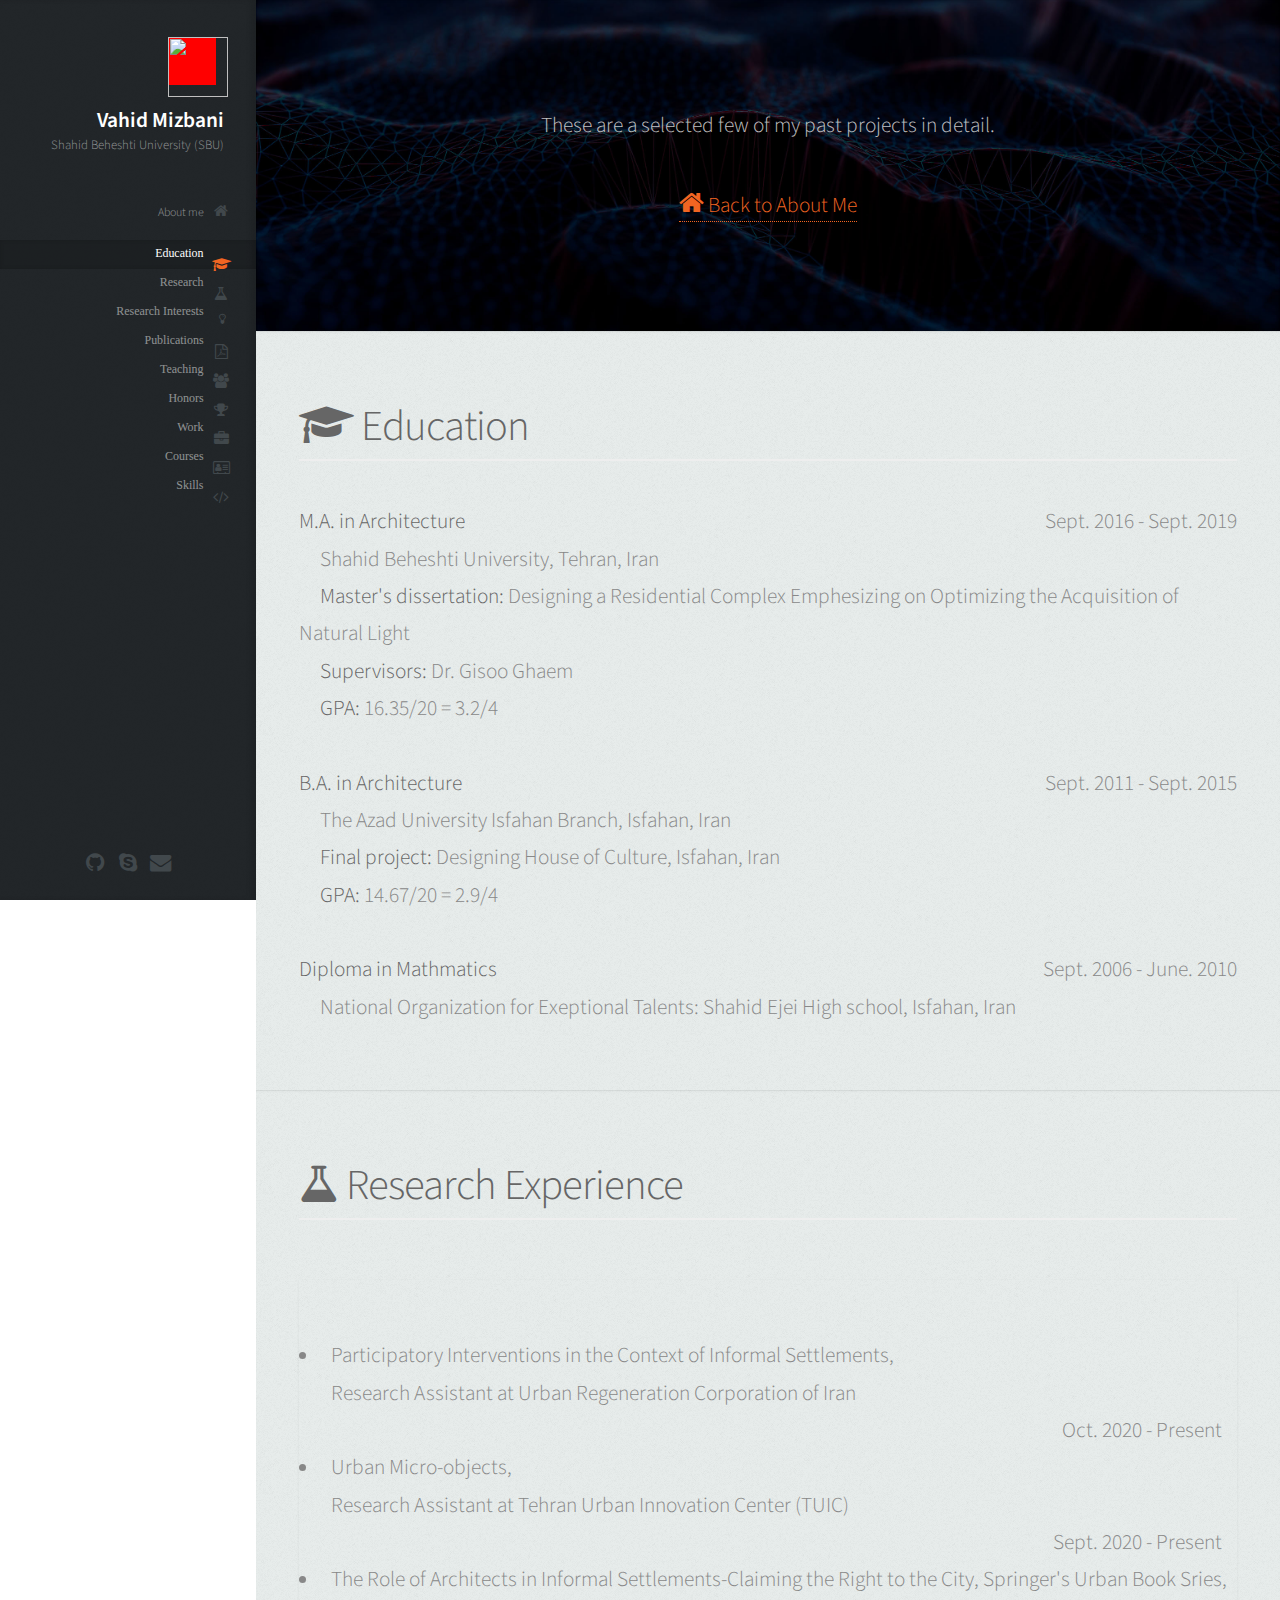
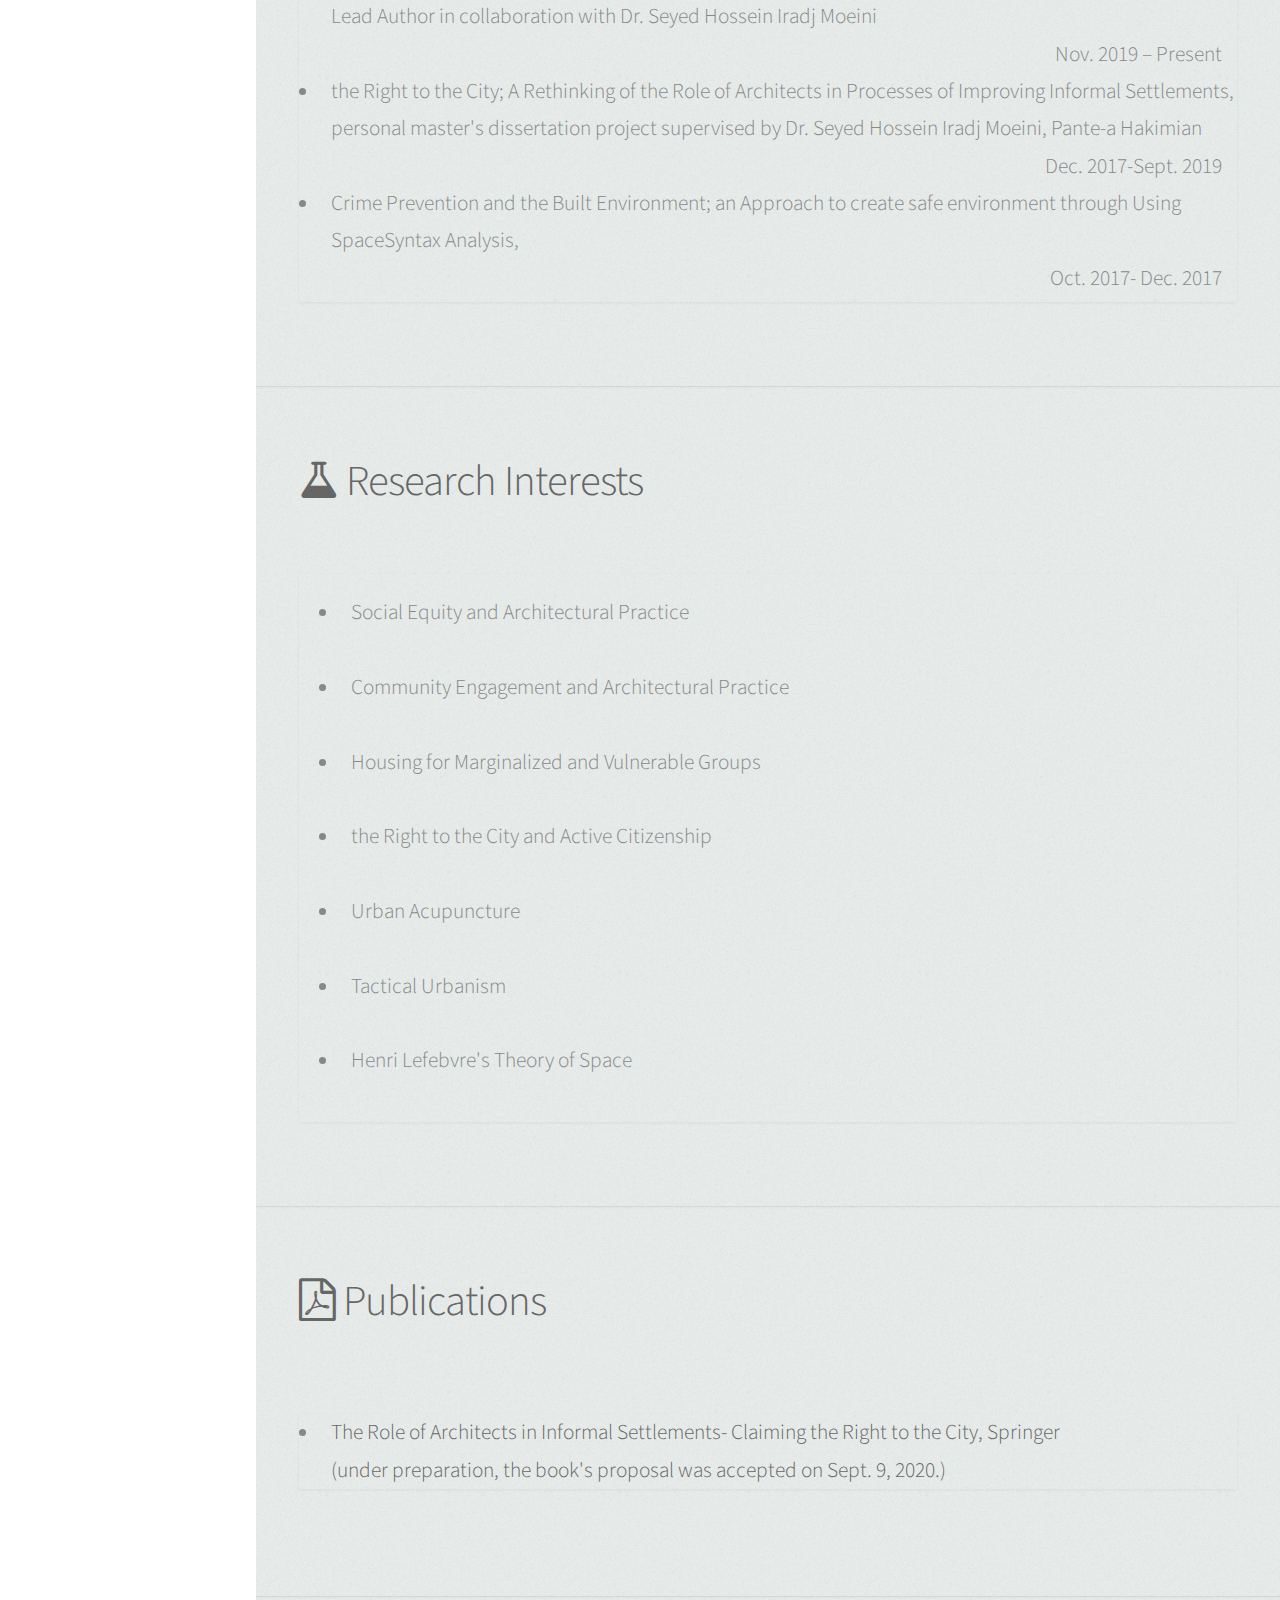
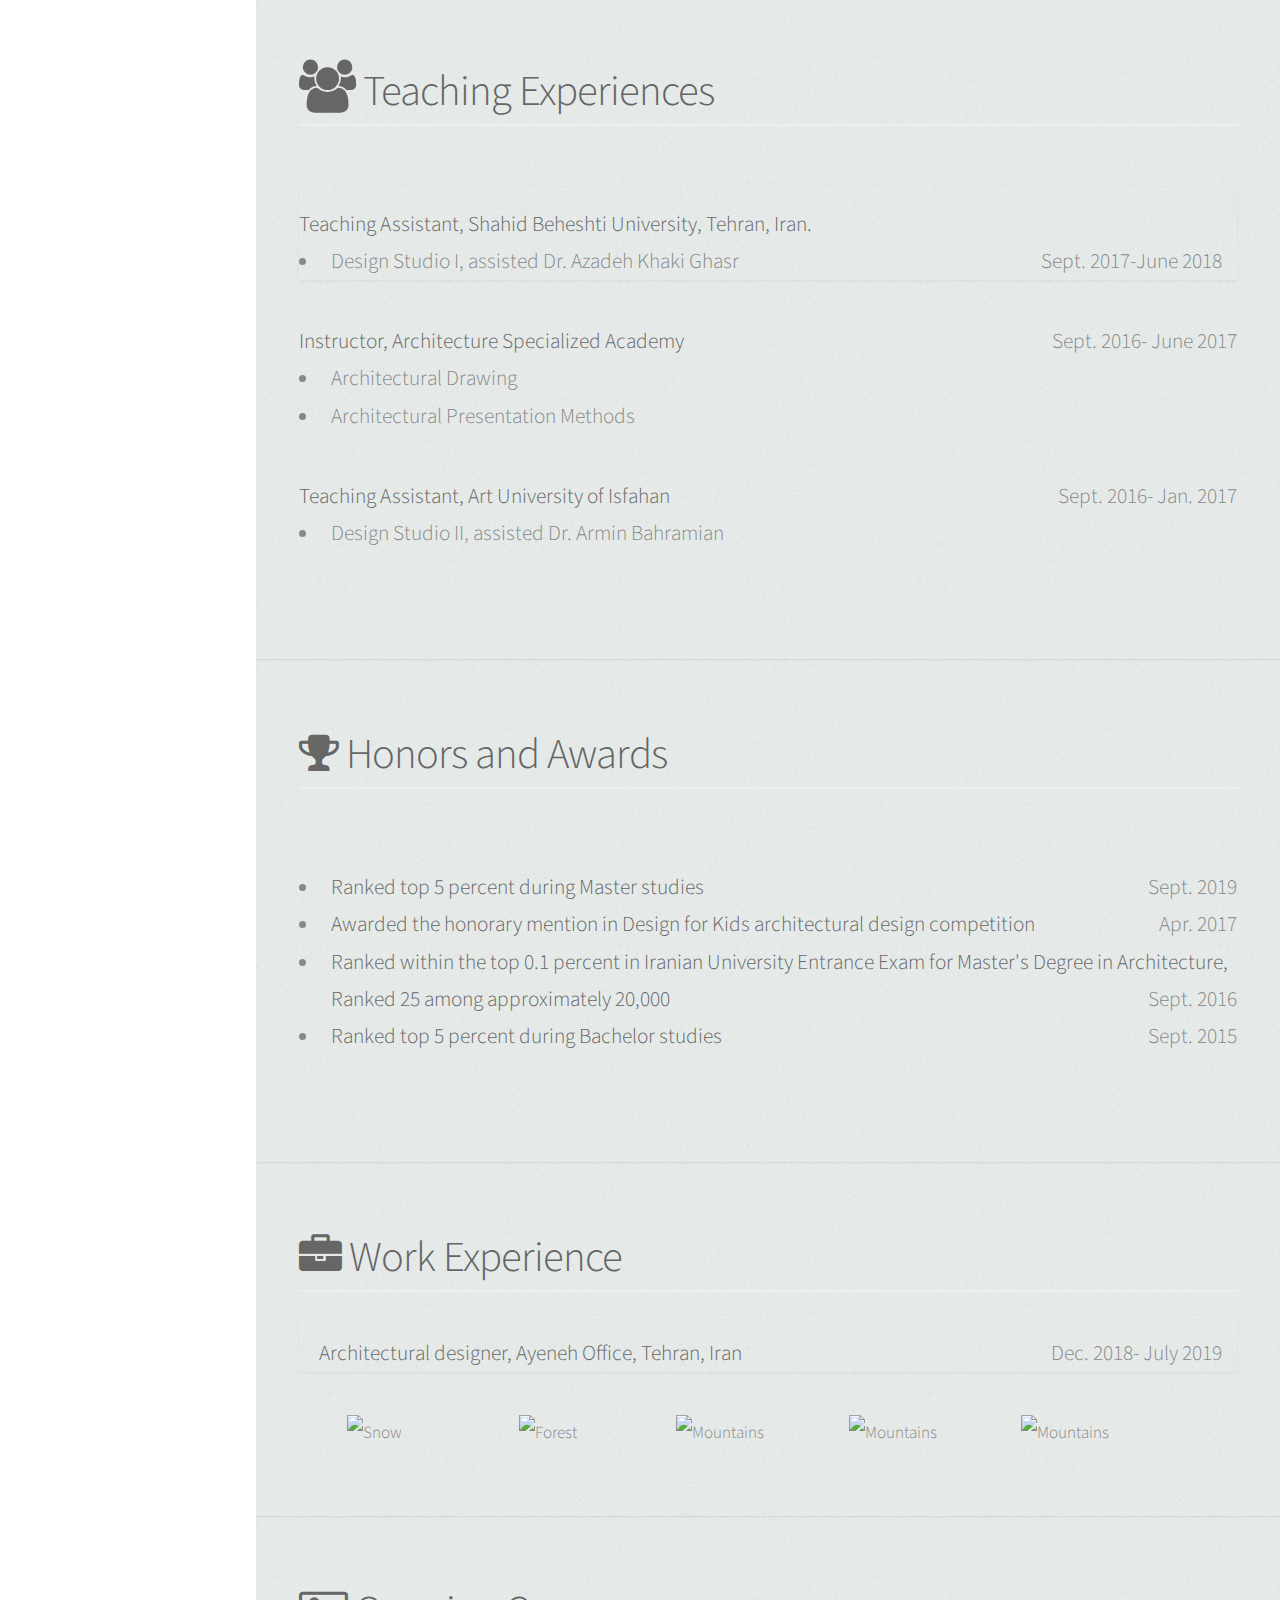
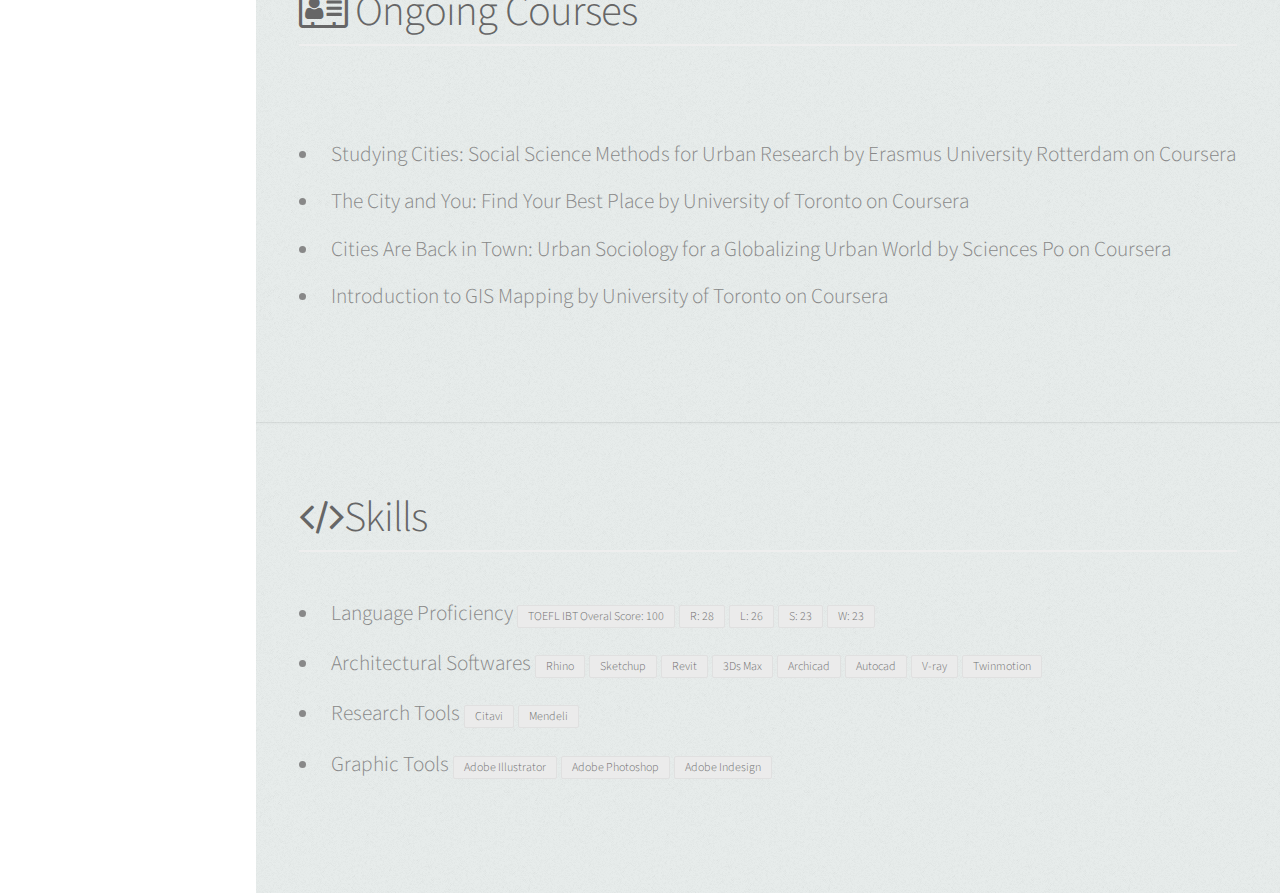
==== projects.html @ 8a1cd1a7 "new page" ====
<!DOCTYPE HTML>
<html>
	<head>
	<style>
	h3{
	line-height: 30px;
	margin-left:10px;	
	padding-left: 10px;
	margin-right:10px;	
	padding-right: 10px;
	}
			
	article{
	margin-left:9px;	
	padding-left: 9px;
	margin-right:9px;	
	padding-right: 9px;
	}
	
	font{
	margin-left:10px;	
	padding-left: 10px;
	margin-right:10px;	
	padding-right: 10px;
	}
	
		
	* {
  box-sizing: border-box;
}

.column {
  float: left;
  width: 18%;
  padding: 6px;
}

/* Clearfix (clear floats) */
.row::after {
  content: "";
  clear: both;
  display: table;
}

.figure {
  float: left;
  width: 18%;
  padding: 6px;
}
</style>
	
		<title>ٰVahid Mizbani</title>
		<meta charset="utf-8" />
		<meta name="viewport" content="width=device-width, initial-scale=1, user-scalable=no" />
		<link rel="stylesheet" href="assets/css/main.css" />
	</head>
	
	
<!-- ----------------------------------------------->
	<body class="is-preload">
		<!-- Header -->
			<div id="header">
				<div class="top">
					<!-- Logo -->
						<div id="logo">
							<span class="image avatar48"><img src="images/hshot.png" alt="" /></span>
							&nbsp;
							<h1 id="title">Vahid Mizbani</h1>
							<p>Shahid Beheshti University (SBU)</p>
						</div>
						<nav id="nav">
							<ul>
								<li><a href="#top" id="top-link"><span class="icon fa-home">About me</span></a></li>
								<li><a href="#education" id="education-link"><span class="icon fa fa-graduation-cap">Education</span></a></li>
								<li><a href="#research" id="research-link"><span class="icon fa fa-flask">Research</span></a></li>
								<li><a href="#researchi" id="researchi-link"><span class="fa fa-lightbulb-o" aria-hidden="true">Research Interests</span></a></li>
								<li><a href="#publication" id="publication-link"><span class="icon fa fa-file-pdf-o">Publications</span></a></li>
								<li><a href="#teaching" id="teaching-link"><span class="icon fa fa-group">Teaching</span></a></li>
								<li><a href="#honors" id="honors-link"><span class="icon fa fa-trophy">Honors</span></a></li>
								<li><a href="#work" id="work-link"><span class="icon fa fa-briefcase">Work</span></a></li>
								<li><a href="#courses" id="certificates-link"><span class="icon fa fa-vcard-o">Courses</span></a></li>
								<li><a href="#skills" id="skills-link"><span class="icon fa fa-code">Skills</span></a></li>
								
							</ul>
						</nav>
				</div>

				<div class="bottom">
					<!-- Social Icons -->
						<ul class="icons">
							<li><a href="#" class="icon fa-github"><span class="label">Github</span></a></li>
							<li><a href="skype:profile_name?live:.cid.da362567c6da12af" class="icon fa fa-skype"></span></a></li>
							<li><a href="mailto:v.mizbani@gmail.com" class="icon fa-envelope"><span class="label">Email</span></a></li>
						</ul>
				</div>

			</div>
<!--  ------------------------------------------------------------------------------------------------------------ -->
		<!-- Main -->
			<div id="main">
				<!-- Intro -->
					<section id="top" class="one dark cover">
						<div class="container">
						<header>
						These are a selected few of my past projects in detail.

						</header>
						<footer>
							<div style="text-align: center"> 
								<a href=index.html class="button1 bouncy"><span class="icon fa-home"> Back to About Me</a>
							</div>
							
						</footer>
						</div>
					</section>
<!--  ------------------------------------------------------------------------------------------------------------ -->
				<!-- Education -->
					<section id="education" class="four" >
					<div class="container" align="left">
					<header class="major" style="border-bottom: solid #eeeeee 2px;">
							<h2 style="padding: 0px; margin: 0px;"><i class="fa fa-graduation-cap"></i> Education</h2>
							</header>
							<div class="body" align="left">
							
									
									<strong >        M.A. in Architecture</strong>
										<div class="pull-right text-small">
											Sept. 2016 - Sept. 2019
										</div>
										<div class="text">
											&emsp;Shahid Beheshti University, Tehran, Iran<br>
											&emsp;<b>Master's dissertation:</b> Designing a Residential Complex Emphesizing on Optimizing the Acquisition of Natural Light<br>
											&emsp;<b>Supervisors:</b> Dr. Gisoo Ghaem <br>
											&emsp;<b>GPA:</b> 16.35/20  = 3.2/4
										</div>
									<br>
									<strong >        B.A. in Architecture</strong>
										<div class="pull-right text-small">
											Sept. 2011 - Sept. 2015
										</div>
										<div class="text">
											&emsp;The Azad University Isfahan Branch, Isfahan, Iran<br>
											&emsp;<b>Final project:</b> Designing House of Culture, Isfahan, Iran<br>
											
											&emsp;<b>GPA:</b> 14.67/20  = 2.9/4
										</div>
									<br>
										<strong >        Diploma in Mathmatics</strong>
										<div class="pull-right text-small">
											Sept. 2006 - June. 2010
										</div>
										<div class="text">
											&emsp;National Organization for Exeptional Talents: Shahid Ejei High school, Isfahan, Iran<br>
											
										</div>
								
					</section>
  <!--------------- ------------------------- - - - ----------------------------------------->
 				<!-- Research -->
					<section id="research" class="four">
						<div class="container" align="left">
						 <div class="elem">
							<header class="major" style="border-bottom: solid #eeeeee 2px;">
								<h2 style="padding: 0px; margin: 0px;"><i class="fa fa-flask"></i> Research Experience</h2>
							</header>
							<br>
							<div class="body">
								<div class="item">
									<div class="row">
										<div style="float:left;">	
									</div>
									<br>
										
									<div class="text">
									<ul class="circle">
									<li>Participatory Interventions in the Context of Informal Settlements,<br> Research Assistant at Urban Regeneration Corporation of Iran <br>
									<div class="pull-right" style="margin-right: 15px;">
										<div class="text-small">Oct. 2020 - Present</div>
									</div>
									</li>
									
									<br>
									<li>Urban Micro-objects,<br> Research Assistant at Tehran Urban Innovation Center (TUIC) <br>
									<div class="pull-right" style="margin-right: 15px;">
										<div class="text-small">Sept. 2020 - Present</div>
									</div>
									</li>
									<br>
									<li>The Role of Architects in Informal Settlements-Claiming the Right to the City, Springer's Urban Book Sries,<br> Lead Author in collaboration with Dr. Seyed Hossein Iradj Moeini <br>
									<div class="pull-right" style="margin-right: 15px;">
										<div class="text-small">Nov. 2019 – Present</div>
									</div>
									</li>
									
									<br>
									
									<li>the Right to the City; A Rethinking of the Role of Architects in Processes of Improving Informal Settlements,<br> personal master's dissertation project supervised by Dr. Seyed Hossein Iradj Moeini, Pante-a Hakimian <br>
									<div class="pull-right" style="margin-right: 15px;">
                        				                <div class="text-small"> Dec. 2017-Sept. 2019</div>
									</div>
									</li>
									<br>
									
									<li>Crime Prevention and the Built Environment; an Approach to create safe environment through Using SpaceSyntax Analysis,<br>
									<div class="pull-right" style="margin-right: 15px;">
										<div class="text-small">Oct. 2017- Dec. 2017</div>
									</li>
									</ul>
									</div>
								
					</section>  
<!--  ------------------------------------------------------------------------------------------------------------ -->
											
						
  <!--------------- ------------------------- - - - ----------------------------------------->
 				<!-- Research Interests -->
					<section id="researchi" class="four">
						<div class="container" align="left">
						 <div class="elem">
							<header class="major" style="border-bottom: none">
								<h2 style="padding: 0px; margin: 0px;"><i class="fa fa-flask"></i> Research Interests</h2>
							</header>
							<br>
							<div class="body">
								<div class="item">
									<div class="row">
										<div style="float:left;">	
									</div>
									<br>
										
									<div class="text">
									<ul class="circle">
									<li>Social Equity and Architectural Practice</li>
									
									<br>
									<li>Community Engagement and Architectural Practice</li>
									
									<br>
									<li>Housing for Marginalized and Vulnerable Groups</li>
									
									<br>
									<li>the Right to the City and Active Citizenship</li>
									
									<br>
									
									<li>Urban Acupuncture</li>
									<br>
									
									<li>Tactical Urbanism</li>
									<br>
										
									<li>Henri Lefebvre's Theory of Space</li>
									</ul>
									</div>
								
					</section>  
<!--  ------------------------------------------------------------------------------------------------------------ -->									
									

				<!-- Publications -->
					<section id="publication" class="four">
						<div class="container" align="left">
						 <div class="elem">
							<header class="major" style="border-bottom: none;">
							<h2 style="padding: 0px; margin: 0px;"><i class="fa fa-file-pdf-o"></i> Publications</h2>
							</header>
							<br>
							<div class="body">
								<div class="item"  align="left">
								<ul>
									<li><strong >The Role of Architects in Informal Settlements- Claiming the Right to the City, Springer <br> (under preparation, the book's proposal was accepted on Sept. 9, 2020.)
									</strong> 
												<div class="pull-right text-small"></div></li>
									 
										<div class="text">
								
										</div>
							
					</section>
<!-- ------------------------------------------------------------------------------------------------------------- -->
				<!-- Teaching Experience -->
					<section id="teaching" class="four">
						<div class="container" align="left">
						 <div class="elem">
							<header class="major" style="border-bottom: solid #eeeeee 2px;">
								<h2 style="padding: 0px; margin: 0px;"><i class="icon fa fa-group"></i> Teaching Experiences</h2>
							</header>
							<br>
							<div class="body">
								<div class="item">
									<div class="row">
										<div style="float:left;">
											<strong>Teaching Assistant, Shahid Beheshti University, Tehran, Iran.</strong>
										</div>
									</div>
									<div class="text">
									<ul class="circle">
										<li>Design Studio I, assisted Dr. Azadeh Khaki Ghasr
											<div class="pull-right" style="margin-right: 15px;"><div class="text-small">Sept. 2017-June 2018</div></div>
										</li>
										
									</ul>
									</div>
								</div>
								<!---------------------------------------------------------->
								<div class="body" align="left">
									<strong >Instructor, Architecture Specialized Academy</strong>
										<div class="pull-right text-small">
											Sept. 2016- June 2017
										</div>
									<ul class="circle">
										<li>Architectural Drawing</li>
										<li>Architectural Presentation Methods</li>
										
									</ul>
								</div>
								<!---------------------------------------------------------->
								<div class="body" align="left">
									<strong >Teaching Assistant, Art University of Isfahan</strong>
										<div class="pull-right text-small">
											Sept. 2016- Jan. 2017
										</div>
									<ul class="circle">
										<li>Design Studio II, assisted Dr. Armin Bahramian</li>
									</ul>
								</div>
							</div>
						</div>
						</div>
					</section>  
<!-- ------------------------------------------------------------------------------------------------------------- -->
				<!-- Honors and Awards -->
					<section id="honors" class="four">
						<div class="container" align="left">
							<header class="major" style="border-bottom: solid #eeeeee 2px;">
							<h2 style="padding: 0px; margin: 0px;"><i class="fa fa-trophy"></i> Honors and Awards</h2>
							</header>
							<br>
							<div class="body">
								<ul class="text"  align="left">
									
										
									<li><strong >Ranked top 5 percent during Master studies</strong>
										<div class="pull-right text-small">Sept. 2019</div></li>
									
							
									<li><strong >Awarded the honorary mention in Design for Kids architectural design competition</strong>
										<div class="pull-right text-small">Apr. 2017</div></li>
										
									<li><strong >Ranked within the top 0.1 percent in Iranian University Entrance Exam for Master's Degree in Architecture, Ranked 25 among approximately 20,000</strong>
										<div class="pull-right text-small">Sept. 2016</div></li>
										
									<li><strong >Ranked top 5 percent during Bachelor studies </strong>
										<div class="pull-right text-small">Sept. 2015</div></li>	
									
								</ul>
							</div>
						</div>
					</section>
<!-- ------------------------------------------------------------------------------------------------------------- -->
				<!-- Work Experience -->
					<section id="work" class="four">
						<div class="container" align="left">
							<header class="major" style="border-bottom: solid #eeeeee 2px;">
							<h2 style="padding: 0px; margin: 0px;"><i class="fa fa-briefcase"></i> Work Experience</h2>
							</header>
							<div class="pull-right" style="margin-right: 15px;">
								<div class="text-small">Dec. 2018- July 2019</div>
							</div>
							
							<div class="body">
								<div class="item">
									<div class="row"  >

										<div style="float:left;">
											<strong>Architectural designer, Ayeneh Office, Tehran, Iran</strong>
										</div>
									</div>
									<div class="text">
									<ul class="circle">
									
									</ul>
									</div>
								</div>
							</div>
                               
                            
                            <div class="row">

                                <div class="column"; style="width:image width px; font-size:80%; text-align:center;">
                                  <img src="images/0010.jpg" alt="Snow" style="width:100%">
                                 
                                </div>

                                <div class="column"; style="width:image width px; font-size:80%; text-align:center;">
                                  <img src="images/0011.jpg" alt="Forest" style="width:100%" alt="alternate text">
                                 
                                </div>

                                <div class="column"; style="width:image width px; font-size:80%; text-align:center;">
                                  <img src="images/0012.jpg" alt="Mountains" style="width:100%">
                                  
                                </div>

				                <div class="column"; style="width:image width px; font-size:80%; text-align:center;">
                                  <img src="images/0013.jpg" alt="Mountains" style="width:100%">
                                
                                </div> 

                                <div class="column"; style="width:image width px; font-size:80%; text-align:center;">
                                <img src="images/0014.jpg" alt="Mountains" style="width:100%">
                               
                                </div> 

                              </div>
                            
							



						 </div>
					</section>  
<!-- ------------------------------------------------------------------------------------------------------------- -->
				<!-- Certificates -->
					<section id="courses" class="four">
						<div class="container" align="left">
							<header class="major" style="border-bottom: solid #eeeeee 2px;">
							<h2 style="padding: 0px; margin: 0px;"><i class="fa fa-vcard-o"></i> Ongoing Courses</h2>
							</header>
							<br>
							<div class="body">
							<ul>
								<li style="margin: 10px 0px;">Studying Cities: Social Science Methods for Urban Research by Erasmus University Rotterdam on Coursera</a></li>
								<li style="margin: 10px 0px;">The City and You: Find Your Best Place by University of Toronto on Coursera</a></li>
								<li style="margin: 10px 0px;">Cities Are Back in Town: Urban Sociology for a Globalizing Urban World by Sciences Po on Coursera</a></li>
								<li style="margin: 10px 0px;">Introduction to GIS Mapping by University of Toronto on Coursera</a></li>
							
								
							</ul>
							</div>
						</div>
					</section>
<!-- ------------------------------------------------------------------------------------------------------------- -->
				<!-- Technical Skills -->
					<section id="skills" class="four">
						<div class="container" align="left">
						<div class="body">
						<div class="elem">
						<header class="major" style="border-bottom: solid #eeeeee 2px;">
							<h2 style="padding: 0px; margin: 0px;"><i class="fa fa-code"></i>Skills</h2>
						</header>
							<ul>
								
								<li style="margin: 10px 0px;">Language Proficiency
                					<span class="skillwraper">TOEFL IBT Overal Score: 100</span>
                					<span class="skillwraper">R: 28</span>
							<span class="skillwraper">L: 26</span>
							<span class="skillwraper">S: 23</span>
							<span class="skillwraper">W: 23</span>
								</li>	
								<li style="margin: 10px 0px;">Architectural Softwares
									<span class="skillwraper">Rhino</span>
									<span class="skillwraper">Sketchup</span>
									<span class="skillwraper">Revit</span>
									<span class="skillwraper">3Ds Max</span>
									<span class="skillwraper">Archicad</span>
									<span class="skillwraper">Autocad</span>
									<span class="skillwraper">V-ray</span>
									<span class="skillwraper">Twinmotion</span>
							
								</li>

            					<li style="margin: 10px 0px;">Research Tools
                					<span class="skillwraper">Citavi</span>
                					<span class="skillwraper">Mendeli</span>
                					
            					</li>

            					<li style="margin: 10px 0px;">Graphic Tools
									<span class="skillwraper">Adobe Illustrator</span>
                					<span class="skillwraper">Adobe Photoshop</span>
                					<span class="skillwraper">Adobe Indesign</span>
								
            					</li>

        					</ul>
    					</div>
						</div>
						</div>
					</section>

<!-- ---------------------------------------------------------------------------------------------------------->					
			</div>
		<!-- Scripts -->
			<script src="assets/js/jquery.min.js"></script>
			<script src="assets/js/jquery.scrolly.min.js"></script>
			<script src="assets/js/jquery.scrollex.min.js"></script>
			<script src="assets/js/browser.min.js"></script>
			<script src="assets/js/breakpoints.min.js"></script>
			<script src="assets/js/util.js"></script>
			<script src="assets/js/main.js"></script>

	</body>
</html>
---- assets/css/main.css ----
@import url("font-awesome.min.css");
@import url("https://fonts.googleapis.com/css?family=Source+Sans+Pro:300,300italic,400,600");

/*
	Prologue by HTML5 UP
	html5up.net | @ajlkn
	Free for personal and commercial use under the CCA 3.0 license (html5up.net/license)
*/
.skillwraper {
    background-color: #ebebeb;
    border: 1px #e0e0e0 solid;
    font-size: 12px;
    color: #707070;
    padding: 2px 10px;
    border-radius: 2px;
}

html, body, div, span, applet, object,
iframe, h1, h2, h3, h4, h5, h6, p, blockquote,
pre, a, abbr, acronym, address, big, cite,
code, del, dfn, em, img, ins, kbd, q, s, samp,
small, strike, strong, sub, sup, tt, var, b,
u, i, center, dl, dt, dd, ol, ul, li, fieldset,
form, label, legend, table, caption, tbody,
tfoot, thead, tr, th, td, article, aside,
canvas, details, embed, figure, figcaption,
footer, header, hgroup, menu, nav, output, ruby,
section, summary, time, mark, audio, video {
	margin: 0;
	padding: 0;
	border: 0;
	font-size: 100%;
	font: inherit;
	vertical-align: baseline;}

article, aside, details, figcaption, figure,
footer, header, hgroup, menu, nav, section {
	display: block;}

body {
	line-height: 1;
}

ol, ul {
	list-style: none;
}

blockquote, q {
	quotes: none;
}

	blockquote:before, blockquote:after, q:before, q:after {
		content: '';
		content: none;
	}

table {
	border-collapse: collapse;
	border-spacing: 0;
}

body {
	-webkit-text-size-adjust: none;
}

mark {
	background-color: transparent;
	color: inherit;
}

input::-moz-focus-inner {
	border: 0;
	padding: 0;
}

input, select, textarea {
	-moz-appearance: none;
	-webkit-appearance: none;
	-ms-appearance: none;
	appearance: none;
}

/* Basic */

	html {
		box-sizing: border-box;
	}

	*, *:before, *:after {
		box-sizing: inherit;
	}

	body {
		background: #fff;
		font-family: 'Source Sans Pro', sans-serif;
		font-size: 19pt;
		font-weight: 300;
		line-height: 1.75em;
		color: #888;
	}

		body.is-preload *, body.is-preload *:before, body.is-preload *:after {
			-moz-animation: none !important;
			-webkit-animation: none !important;
			-ms-animation: none !important;
			animation: none !important;
			-moz-transition: none !important;
			-webkit-transition: none !important;
			-ms-transition: none !important;
			transition: none !important;
		}

	input, textarea, select {
		font-family: 'Source Sans Pro', sans-serif;
		font-size: 19pt;
		font-weight: 300;
		line-height: 1.75em;
		color: #888;
	}

	h1, h2, h3, h4, h5, h6 {
		font-weight: 300;
		color: #666;
		line-height: 1.5em;
	}

	h1 a, h2 a, h3 a, h4 a, h5 a, h6 a {
		color: inherit;
		text-decoration: none;
	}

		h1 a strong, h2 a strong, h3 a strong, h4 a strong, h5 a strong, h6 a strong {
			color: #333;
		}

	h2 {
		font-size: 2em;
		letter-spacing: -1px;
	}

		h2.alt {
			color: #888;
		}

			h2.alt strong {
				color: #666;
			}

	h3 {
		font-size: 1.5em;
	}

	header {
		margin: 0 0 2em 0;
	}

		header > p {
			margin: 1em 0 0 0;
		}

	footer {
		margin: 2em 0 0 0;
	}

	strong, b {
		font-weight: 300;
		color: #666;
	}

	em, i {
		font-style: italic;
	}

	a {
		text-decoration: none;
		color: inherit;
		border-bottom: dotted 1px rgba(128, 128, 128, 0.5);
		-moz-transition: color 0.35s ease-in-out, border-bottom-color 0.35s ease-in-out;
		-webkit-transition: color 0.35s ease-in-out, border-bottom-color 0.35s ease-in-out;
		-ms-transition: color 0.35s ease-in-out, border-bottom-color 0.35s ease-in-out;
		transition: color 0.35s ease-in-out, border-bottom-color 0.35s ease-in-out;
		outline: 0;
	}

		a:hover {
			color: #E27689;
			border-bottom-color: rgba(255, 255, 255, 0);
		}

	sub {
		position: relative;
		top: 0.5em;
		font-size: 0.8em;
	}

	sup {
		position: relative;
		top: -0.5em;
		font-size: 0.8em;
	}

	hr {
		border: 0;
		border-top: solid 1px #ddd;
	}

	blockquote {
		border-left: solid 0.5em #ddd;
		padding: 1em 0 1em 2em;
		font-style: italic;
	}

	p, ul, ol, dl, table {
		margin-bottom: 2em;
	}

	br.clear {
		clear: both;
	}

/* Container */

	.container {
		margin: 0 auto;
		max-width: 100%;
		width: 1400px;
	}

		@media screen and (min-width: 961px) and (max-width: 1880px) {

			.container {
				width: 1200px;
			}

		}

		@media screen and (min-width: 961px) and (max-width: 1620px) {

			.container {
				width: 960px;
			}

		}

		@media screen and (min-width: 961px) and (max-width: 1320px) {

			.container {
				width: 100%;
			}

		}

		@media screen and (max-width: 960px) {

			.container {
				width: 100%;
			}

		}

		@media screen and (max-width: 736px) {

			.container {
				width: 100%;
			}

		}

/* Row */

	.row {
		display: flex;
		flex-wrap: wrap;
		box-sizing: border-box;
		align-items: stretch;
	}

		.row > * {
			box-sizing: border-box;
		}

		.row.gtr-uniform > * > :last-child {
			margin-bottom: 0;
		}

		.row.aln-left {
			justify-content: flex-start;
		}

		.row.aln-center {
			justify-content: center;
		}

		.row.aln-right {
			justify-content: flex-end;
		}

		.row.aln-top {
			align-items: flex-start;
		}

		.row.aln-middle {
			align-items: center;
		}

		.row.aln-bottom {
			align-items: flex-end;
		}

		.row > .imp {
			order: -1;
		}

		.row > .col-1 {
			width: 8.3333333333%;
		}

		.row > .off-1 {
			margin-left: 8.3333333333%;
		}

		.row > .col-2 {
			width: 16.6666666667%;
		}

		.row > .off-2 {
			margin-left: 16.6666666667%;
		}

		.row > .col-3 {
			width: 25%;
		}

		.row > .off-3 {
			margin-left: 25%;
		}

		.row > .col-4 {
			width: 33.3333333333%;
		}

		.row > .off-4 {
			margin-left: 33.3333333333%;
		}

		.row > .col-5 {
			width: 41.6666666667%;
		}

		.row > .off-5 {
			margin-left: 41.6666666667%;
		}

		.row > .col-6 {
			width: 50%;
		}

		.row > .off-6 {
			margin-left: 50%;
		}

		.row > .col-7 {
			width: 58.3333333333%;
		}

		.row > .off-7 {
			margin-left: 58.3333333333%;
		}

		.row > .col-8 {
			width: 66.6666666667%;
		}

		.row > .off-8 {
			margin-left: 66.6666666667%;
		}

		.row > .col-9 {
			width: 75%;
		}

		.row > .off-9 {
			margin-left: 75%;
		}

		.row > .col-10 {
			width: 83.3333333333%;
		}

		.row > .off-10 {
			margin-left: 83.3333333333%;
		}

		.row > .col-11 {
			width: 91.6666666667%;
		}

		.row > .off-11 {
			margin-left: 91.6666666667%;
		}

		.row > .col-12 {
			width: 100%;
		}

		.row > .off-12 {
			margin-left: 100%;
		}

		.row.gtr-0 {
			margin-top: 0px;
			margin-left: 0px;
		}

			.row.gtr-0 > * {
				padding: 0px 0 0 0px;
			}

			.row.gtr-0.gtr-uniform {
				margin-top: 0px;
			}

				.row.gtr-0.gtr-uniform > * {
					padding-top: 0px;
				}

		.row.gtr-25 {
			margin-top: -10px;
			margin-left: -10px;
		}

			.row.gtr-25 > * {
				padding: 10px 0 0 10px;
			}

			.row.gtr-25.gtr-uniform {
				margin-top: -10px;
			}

				.row.gtr-25.gtr-uniform > * {
					padding-top: 10px;
				}

		.row.gtr-50 {
			margin-top: -20px;
			margin-left: -20px;
		}

			.row.gtr-50 > * {
				padding: 20px 0 0 20px;
			}

			.row.gtr-50.gtr-uniform {
				margin-top: -20px;
			}

				.row.gtr-50.gtr-uniform > * {
					padding-top: 20px;
				}

		.row {
			margin-top: -40px;
			margin-left: -40px;
		}

			.row > * {
				padding: 40px 0 0 40px;
			}

			.row.gtr-uniform {
				margin-top: -40px;
			}

				.row.gtr-uniform > * {
					padding-top: 40px;
				}

		.row.gtr-150 {
			margin-top: -60px;
			margin-left: -60px;
		}

			.row.gtr-150 > * {
				padding: 60px 0 0 60px;
			}

			.row.gtr-150.gtr-uniform {
				margin-top: -60px;
			}

				.row.gtr-150.gtr-uniform > * {
					padding-top: 60px;
				}

		.row.gtr-200 {
			margin-top: -80px;
			margin-left: -80px;
		}

			.row.gtr-200 > * {
				padding: 80px 0 0 80px;
			}

			.row.gtr-200.gtr-uniform {
				margin-top: -80px;
			}

				.row.gtr-200.gtr-uniform > * {
					padding-top: 80px;
				}

		@media screen and (min-width: 961px) and (max-width: 1880px) {

			.row {
				display: flex;
				flex-wrap: wrap;
				box-sizing: border-box;
				align-items: stretch;
			}

				.row > * {
					box-sizing: border-box;
				}

				.row.gtr-uniform > * > :last-child {
					margin-bottom: 0;
				}

				.row.aln-left {
					justify-content: flex-start;
				}

				.row.aln-center {
					justify-content: center;
				}

				.row.aln-right {
					justify-content: flex-end;
				}

				.row.aln-top {
					align-items: flex-start;
				}

				.row.aln-middle {
					align-items: center;
				}

				.row.aln-bottom {
					align-items: flex-end;
				}

				.row > .imp-wide {
					order: -1;
				}

				.row > .col-1-wide {
					width: 8.3333333333%;
				}

				.row > .off-1-wide {
					margin-left: 8.3333333333%;
				}

				.row > .col-2-wide {
					width: 16.6666666667%;
				}

				.row > .off-2-wide {
					margin-left: 16.6666666667%;
				}

				.row > .col-3-wide {
					width: 25%;
				}

				.row > .off-3-wide {
					margin-left: 25%;
				}

				.row > .col-4-wide {
					width: 33.3333333333%;
				}

				.row > .off-4-wide {
					margin-left: 33.3333333333%;
				}

				.row > .col-5-wide {
					width: 41.6666666667%;
				}

				.row > .off-5-wide {
					margin-left: 41.6666666667%;
				}

				.row > .col-6-wide {
					width: 50%;
				}

				.row > .off-6-wide {
					margin-left: 50%;
				}

				.row > .col-7-wide {
					width: 58.3333333333%;
				}

				.row > .off-7-wide {
					margin-left: 58.3333333333%;
				}

				.row > .col-8-wide {
					width: 66.6666666667%;
				}

				.row > .off-8-wide {
					margin-left: 66.6666666667%;
				}

				.row > .col-9-wide {
					width: 75%;
				}

				.row > .off-9-wide {
					margin-left: 75%;
				}

				.row > .col-10-wide {
					width: 83.3333333333%;
				}

				.row > .off-10-wide {
					margin-left: 83.3333333333%;
				}

				.row > .col-11-wide {
					width: 91.6666666667%;
				}

				.row > .off-11-wide {
					margin-left: 91.6666666667%;
				}

				.row > .col-12-wide {
					width: 100%;
				}

				.row > .off-12-wide {
					margin-left: 100%;
				}

				.row.gtr-0 {
					margin-top: 0px;
					margin-left: 0px;
				}

					.row.gtr-0 > * {
						padding: 0px 0 0 0px;
					}

					.row.gtr-0.gtr-uniform {
						margin-top: 0px;
					}

						.row.gtr-0.gtr-uniform > * {
							padding-top: 0px;
						}

				.row.gtr-25 {
					margin-top: -10px;
					margin-left: -10px;
				}

					.row.gtr-25 > * {
						padding: 10px 0 0 10px;
					}

					.row.gtr-25.gtr-uniform {
						margin-top: -10px;
					}

						.row.gtr-25.gtr-uniform > * {
							padding-top: 10px;
						}

				.row.gtr-50 {
					margin-top: -20px;
					margin-left: -20px;
				}

					.row.gtr-50 > * {
						padding: 20px 0 0 20px;
					}

					.row.gtr-50.gtr-uniform {
						margin-top: -20px;
					}

						.row.gtr-50.gtr-uniform > * {
							padding-top: 20px;
						}

				.row {
					margin-top: -40px;
					margin-left: -40px;
				}

					.row > * {
						padding: 40px 0 0 40px;
					}

					.row.gtr-uniform {
						margin-top: -40px;
					}

						.row.gtr-uniform > * {
							padding-top: 40px;
						}

				.row.gtr-150 {
					margin-top: -60px;
					margin-left: -60px;
				}

					.row.gtr-150 > * {
						padding: 60px 0 0 60px;
					}

					.row.gtr-150.gtr-uniform {
						margin-top: -60px;
					}

						.row.gtr-150.gtr-uniform > * {
							padding-top: 60px;
						}

				.row.gtr-200 {
					margin-top: -80px;
					margin-left: -80px;
				}

					.row.gtr-200 > * {
						padding: 80px 0 0 80px;
					}

					.row.gtr-200.gtr-uniform {
						margin-top: -80px;
					}

						.row.gtr-200.gtr-uniform > * {
							padding-top: 80px;
						}

		}

		@media screen and (min-width: 961px) and (max-width: 1620px) {

			.row {
				display: flex;
				flex-wrap: wrap;
				box-sizing: border-box;
				align-items: stretch;
			}

				.row > * {
					box-sizing: border-box;
				}

				.row.gtr-uniform > * > :last-child {
					margin-bottom: 0;
				}

				.row.aln-left {
					justify-content: flex-start;
				}

				.row.aln-center {
					justify-content: center;
				}

				.row.aln-right {
					justify-content: flex-end;
				}

				.row.aln-top {
					align-items: flex-start;
				}

				.row.aln-middle {
					align-items: center;
				}

				.row.aln-bottom {
					align-items: flex-end;
				}

				.row > .imp-normal {
					order: -1;
				}

				.row > .col-1-normal {
					width: 8.3333333333%;
				}

				.row > .off-1-normal {
					margin-left: 8.3333333333%;
				}

				.row > .col-2-normal {
					width: 16.6666666667%;
				}

				.row > .off-2-normal {
					margin-left: 16.6666666667%;
				}

				.row > .col-3-normal {
					width: 25%;
				}

				.row > .off-3-normal {
					margin-left: 25%;
				}

				.row > .col-4-normal {
					width: 33.3333333333%;
				}

				.row > .off-4-normal {
					margin-left: 33.3333333333%;
				}

				.row > .col-5-normal {
					width: 41.6666666667%;
				}

				.row > .off-5-normal {
					margin-left: 41.6666666667%;
				}

				.row > .col-6-normal {
					width: 50%;
				}

				.row > .off-6-normal {
					margin-left: 50%;
				}

				.row > .col-7-normal {
					width: 58.3333333333%;
				}

				.row > .off-7-normal {
					margin-left: 58.3333333333%;
				}

				.row > .col-8-normal {
					width: 66.6666666667%;
				}

				.row > .off-8-normal {
					margin-left: 66.6666666667%;
				}

				.row > .col-9-normal {
					width: 75%;
				}

				.row > .off-9-normal {
					margin-left: 75%;
				}

				.row > .col-10-normal {
					width: 83.3333333333%;
				}

				.row > .off-10-normal {
					margin-left: 83.3333333333%;
				}

				.row > .col-11-normal {
					width: 91.6666666667%;
				}

				.row > .off-11-normal {
					margin-left: 91.6666666667%;
				}

				.row > .col-12-normal {
					width: 100%;
				}

				.row > .off-12-normal {
					margin-left: 100%;
				}

				.row.gtr-0 {
					margin-top: 0px;
					margin-left: 0px;
				}

					.row.gtr-0 > * {
						padding: 0px 0 0 0px;
					}

					.row.gtr-0.gtr-uniform {
						margin-top: 0px;
					}

						.row.gtr-0.gtr-uniform > * {
							padding-top: 0px;
						}

				.row.gtr-25 {
					margin-top: -10px;
					margin-left: -10px;
				}

					.row.gtr-25 > * {
						padding: 10px 0 0 10px;
					}

					.row.gtr-25.gtr-uniform {
						margin-top: -10px;
					}

						.row.gtr-25.gtr-uniform > * {
							padding-top: 10px;
						}

				.row.gtr-50 {
					margin-top: -20px;
					margin-left: -20px;
				}

					.row.gtr-50 > * {
						padding: 20px 0 0 20px;
					}

					.row.gtr-50.gtr-uniform {
						margin-top: -20px;
					}

						.row.gtr-50.gtr-uniform > * {
							padding-top: 20px;
						}

				.row {
					margin-top: -40px;
					margin-left: -40px;
				}

					.row > * {
						padding: 40px 0 0 40px;
					}

					.row.gtr-uniform {
						margin-top: -40px;
					}

						.row.gtr-uniform > * {
							padding-top: 40px;
						}

				.row.gtr-150 {
					margin-top: -60px;
					margin-left: -60px;
				}

					.row.gtr-150 > * {
						padding: 60px 0 0 60px;
					}

					.row.gtr-150.gtr-uniform {
						margin-top: -60px;
					}

						.row.gtr-150.gtr-uniform > * {
							padding-top: 60px;
						}

				.row.gtr-200 {
					margin-top: -80px;
					margin-left: -80px;
				}

					.row.gtr-200 > * {
						padding: 80px 0 0 80px;
					}

					.row.gtr-200.gtr-uniform {
						margin-top: -80px;
					}

						.row.gtr-200.gtr-uniform > * {
							padding-top: 80px;
						}

		}

		@media screen and (min-width: 961px) and (max-width: 1320px) {

			.row {
				display: flex;
				flex-wrap: wrap;
				box-sizing: border-box;
				align-items: stretch;
			}

				.row > * {
					box-sizing: border-box;
				}

				.row.gtr-uniform > * > :last-child {
					margin-bottom: 0;
				}

				.row.aln-left {
					justify-content: flex-start;
				}

				.row.aln-center {
					justify-content: center;
				}

				.row.aln-right {
					justify-content: flex-end;
				}

				.row.aln-top {
					align-items: flex-start;
				}

				.row.aln-middle {
					align-items: center;
				}

				.row.aln-bottom {
					align-items: flex-end;
				}

				.row > .imp-narrow {
					order: -1;
				}

				.row > .col-1-narrow {
					width: 8.3333333333%;
				}

				.row > .off-1-narrow {
					margin-left: 8.3333333333%;
				}

				.row > .col-2-narrow {
					width: 16.6666666667%;
				}

				.row > .off-2-narrow {
					margin-left: 16.6666666667%;
				}

				.row > .col-3-narrow {
					width: 25%;
				}

				.row > .off-3-narrow {
					margin-left: 25%;
				}

				.row > .col-4-narrow {
					width: 33.3333333333%;
				}

				.row > .off-4-narrow {
					margin-left: 33.3333333333%;
				}

				.row > .col-5-narrow {
					width: 41.6666666667%;
				}

				.row > .off-5-narrow {
					margin-left: 41.6666666667%;
				}

				.row > .col-6-narrow {
					width: 50%;
				}

				.row > .off-6-narrow {
					margin-left: 50%;
				}

				.row > .col-7-narrow {
					width: 58.3333333333%;
				}

				.row > .off-7-narrow {
					margin-left: 58.3333333333%;
				}

				.row > .col-8-narrow {
					width: 66.6666666667%;
				}

				.row > .off-8-narrow {
					margin-left: 66.6666666667%;
				}

				.row > .col-9-narrow {
					width: 75%;
				}

				.row > .off-9-narrow {
					margin-left: 75%;
				}

				.row > .col-10-narrow {
					width: 83.3333333333%;
				}

				.row > .off-10-narrow {
					margin-left: 83.3333333333%;
				}

				.row > .col-11-narrow {
					width: 91.6666666667%;
				}

				.row > .off-11-narrow {
					margin-left: 91.6666666667%;
				}

				.row > .col-12-narrow {
					width: 100%;
				}

				.row > .off-12-narrow {
					margin-left: 100%;
				}

				.row.gtr-0 {
					margin-top: 0px;
					margin-left: 0px;
				}

					.row.gtr-0 > * {
						padding: 0px 0 0 0px;
					}

					.row.gtr-0.gtr-uniform {
						margin-top: 0px;
					}

						.row.gtr-0.gtr-uniform > * {
							padding-top: 0px;
						}

				.row.gtr-25 {
					margin-top: -5px;
					margin-left: -5px;
				}

					.row.gtr-25 > * {
						padding: 5px 0 0 5px;
					}

					.row.gtr-25.gtr-uniform {
						margin-top: -5px;
					}

						.row.gtr-25.gtr-uniform > * {
							padding-top: 5px;
						}

				.row.gtr-50 {
					margin-top: -10px;
					margin-left: -10px;
				}

					.row.gtr-50 > * {
						padding: 10px 0 0 10px;
					}

					.row.gtr-50.gtr-uniform {
						margin-top: -10px;
					}

						.row.gtr-50.gtr-uniform > * {
							padding-top: 10px;
						}

				.row {
					margin-top: -20px;
					margin-left: -20px;
				}

					.row > * {
						padding: 20px 0 0 20px;
					}

					.row.gtr-uniform {
						margin-top: -20px;
					}

						.row.gtr-uniform > * {
							padding-top: 20px;
						}

				.row.gtr-150 {
					margin-top: -30px;
					margin-left: -30px;
				}

					.row.gtr-150 > * {
						padding: 30px 0 0 30px;
					}

					.row.gtr-150.gtr-uniform {
						margin-top: -30px;
					}

						.row.gtr-150.gtr-uniform > * {
							padding-top: 30px;
						}

				.row.gtr-200 {
					margin-top: -40px;
					margin-left: -40px;
				}

					.row.gtr-200 > * {
						padding: 40px 0 0 40px;
					}

					.row.gtr-200.gtr-uniform {
						margin-top: -40px;
					}

						.row.gtr-200.gtr-uniform > * {
							padding-top: 40px;
						}

		}

		@media screen and (max-width: 960px) {

			.row {
				display: flex;
				flex-wrap: wrap;
				box-sizing: border-box;
				align-items: stretch;
			}

				.row > * {
					box-sizing: border-box;
				}

				.row.gtr-uniform > * > :last-child {
					margin-bottom: 0;
				}

				.row.aln-left {
					justify-content: flex-start;
				}

				.row.aln-center {
					justify-content: center;
				}

				.row.aln-right {
					justify-content: flex-end;
				}

				.row.aln-top {
					align-items: flex-start;
				}

				.row.aln-middle {
					align-items: center;
				}

				.row.aln-bottom {
					align-items: flex-end;
				}

				.row > .imp-narrower {
					order: -1;
				}

				.row > .col-1-narrower {
					width: 8.3333333333%;
				}

				.row > .off-1-narrower {
					margin-left: 8.3333333333%;
				}

				.row > .col-2-narrower {
					width: 16.6666666667%;
				}

				.row > .off-2-narrower {
					margin-left: 16.6666666667%;
				}

				.row > .col-3-narrower {
					width: 25%;
				}

				.row > .off-3-narrower {
					margin-left: 25%;
				}

				.row > .col-4-narrower {
					width: 33.3333333333%;
				}

				.row > .off-4-narrower {
					margin-left: 33.3333333333%;
				}

				.row > .col-5-narrower {
					width: 41.6666666667%;
				}

				.row > .off-5-narrower {
					margin-left: 41.6666666667%;
				}

				.row > .col-6-narrower {
					width: 50%;
				}

				.row > .off-6-narrower {
					margin-left: 50%;
				}

				.row > .col-7-narrower {
					width: 58.3333333333%;
				}

				.row > .off-7-narrower {
					margin-left: 58.3333333333%;
				}

				.row > .col-8-narrower {
					width: 66.6666666667%;
				}

				.row > .off-8-narrower {
					margin-left: 66.6666666667%;
				}

				.row > .col-9-narrower {
					width: 75%;
				}

				.row > .off-9-narrower {
					margin-left: 75%;
				}

				.row > .col-10-narrower {
					width: 83.3333333333%;
				}

				.row > .off-10-narrower {
					margin-left: 83.3333333333%;
				}

				.row > .col-11-narrower {
					width: 91.6666666667%;
				}

				.row > .off-11-narrower {
					margin-left: 91.6666666667%;
				}

				.row > .col-12-narrower {
					width: 100%;
				}

				.row > .off-12-narrower {
					margin-left: 100%;
				}

				.row.gtr-0 {
					margin-top: 0px;
					margin-left: 0px;
				}

					.row.gtr-0 > * {
						padding: 0px 0 0 0px;
					}

					.row.gtr-0.gtr-uniform {
						margin-top: 0px;
					}

						.row.gtr-0.gtr-uniform > * {
							padding-top: 0px;
						}

				.row.gtr-25 {
					margin-top: -5px;
					margin-left: -5px;
				}

					.row.gtr-25 > * {
						padding: 5px 0 0 5px;
					}

					.row.gtr-25.gtr-uniform {
						margin-top: -5px;
					}

						.row.gtr-25.gtr-uniform > * {
							padding-top: 5px;
						}

				.row.gtr-50 {
					margin-top: -10px;
					margin-left: -10px;
				}

					.row.gtr-50 > * {
						padding: 10px 0 0 10px;
					}

					.row.gtr-50.gtr-uniform {
						margin-top: -10px;
					}

						.row.gtr-50.gtr-uniform > * {
							padding-top: 10px;
						}

				.row {
					margin-top: -20px;
					margin-left: -20px;
				}

					.row > * {
						padding: 20px 0 0 20px;
					}

					.row.gtr-uniform {
						margin-top: -20px;
					}

						.row.gtr-uniform > * {
							padding-top: 20px;
						}

				.row.gtr-150 {
					margin-top: -30px;
					margin-left: -30px;
				}

					.row.gtr-150 > * {
						padding: 30px 0 0 30px;
					}

					.row.gtr-150.gtr-uniform {
						margin-top: -30px;
					}

						.row.gtr-150.gtr-uniform > * {
							padding-top: 30px;
						}

				.row.gtr-200 {
					margin-top: -40px;
					margin-left: -40px;
				}

					.row.gtr-200 > * {
						padding: 40px 0 0 40px;
					}

					.row.gtr-200.gtr-uniform {
						margin-top: -40px;
					}

						.row.gtr-200.gtr-uniform > * {
							padding-top: 40px;
						}

		}

		@media screen and (max-width: 736px) {

			.row {
				display: flex;
				flex-wrap: wrap;
				box-sizing: border-box;
				align-items: stretch;
			}

				.row > * {
					box-sizing: border-box;
				}

				.row.gtr-uniform > * > :last-child {
					margin-bottom: 0;
				}

				.row.aln-left {
					justify-content: flex-start;
				}

				.row.aln-center {
					justify-content: center;
				}

				.row.aln-right {
					justify-content: flex-end;
				}

				.row.aln-top {
					align-items: flex-start;
				}

				.row.aln-middle {
					align-items: center;
				}

				.row.aln-bottom {
					align-items: flex-end;
				}

				.row > .imp-mobile {
					order: -1;
				}

				.row > .col-1-mobile {
					width: 8.3333333333%;
				}

				.row > .off-1-mobile {
					margin-left: 8.3333333333%;
				}

				.row > .col-2-mobile {
					width: 16.6666666667%;
				}

				.row > .off-2-mobile {
					margin-left: 16.6666666667%;
				}

				.row > .col-3-mobile {
					width: 25%;
				}

				.row > .off-3-mobile {
					margin-left: 25%;
				}

				.row > .col-4-mobile {
					width: 33.3333333333%;
				}

				.row > .off-4-mobile {
					margin-left: 33.3333333333%;
				}

				.row > .col-5-mobile {
					width: 41.6666666667%;
				}

				.row > .off-5-mobile {
					margin-left: 41.6666666667%;
				}

				.row > .col-6-mobile {
					width: 50%;
				}

				.row > .off-6-mobile {
					margin-left: 50%;
				}

				.row > .col-7-mobile {
					width: 58.3333333333%;
				}

				.row > .off-7-mobile {
					margin-left: 58.3333333333%;
				}

				.row > .col-8-mobile {
					width: 66.6666666667%;
				}

				.row > .off-8-mobile {
					margin-left: 66.6666666667%;
				}

				.row > .col-9-mobile {
					width: 75%;
				}

				.row > .off-9-mobile {
					margin-left: 75%;
				}

				.row > .col-10-mobile {
					width: 83.3333333333%;
				}

				.row > .off-10-mobile {
					margin-left: 83.3333333333%;
				}

				.row > .col-11-mobile {
					width: 91.6666666667%;
				}

				.row > .off-11-mobile {
					margin-left: 91.6666666667%;
				}

				.row > .col-12-mobile {
					width: 100%;
				}

				.row > .off-12-mobile {
					margin-left: 100%;
				}

				.row.gtr-0 {
					margin-top: 0px;
					margin-left: 0px;
				}

					.row.gtr-0 > * {
						padding: 0px 0 0 0px;
					}

					.row.gtr-0.gtr-uniform {
						margin-top: 0px;
					}

						.row.gtr-0.gtr-uniform > * {
							padding-top: 0px;
						}

				.row.gtr-25 {
					margin-top: -5px;
					margin-left: -5px;
				}

					.row.gtr-25 > * {
						padding: 5px 0 0 5px;
					}

					.row.gtr-25.gtr-uniform {
						margin-top: -5px;
					}

						.row.gtr-25.gtr-uniform > * {
							padding-top: 5px;
						}

				.row.gtr-50 {
					margin-top: -10px;
					margin-left: -10px;
				}

					.row.gtr-50 > * {
						padding: 10px 0 0 10px;
					}

					.row.gtr-50.gtr-uniform {
						margin-top: -10px;
					}

						.row.gtr-50.gtr-uniform > * {
							padding-top: 10px;
						}

				.row {
					margin-top: -20px;
					margin-left: -20px;
				}

					.row > * {
						padding: 20px 0 0 20px;
					}

					.row.gtr-uniform {
						margin-top: -20px;
					}

						.row.gtr-uniform > * {
							padding-top: 20px;
						}

				.row.gtr-150 {
					margin-top: -30px;
					margin-left: -30px;
				}

					.row.gtr-150 > * {
						padding: 30px 0 0 30px;
					}

					.row.gtr-150.gtr-uniform {
						margin-top: -30px;
					}

						.row.gtr-150.gtr-uniform > * {
							padding-top: 30px;
						}

				.row.gtr-200 {
					margin-top: -40px;
					margin-left: -40px;
				}

					.row.gtr-200 > * {
						padding: 40px 0 0 40px;
					}

					.row.gtr-200.gtr-uniform {
						margin-top: -40px;
					}

						.row.gtr-200.gtr-uniform > * {
							padding-top: 40px;
						}

		}

/* Sections/Article */

	section, article {
		margin-bottom: 3em;
	}

		section > :last-child,
		section > .container, section:last-child, article > :last-child,
		article > .container, article:last-child {
			margin-bottom: 0;
		}

		.row > section, .row > article {
			margin-bottom: 0;
		}

/* Image */

	.image {
		display: inline-block;
		border: 0;
	}

		.image img {
			display: block;
			width: 100%;
		}

		.image.avatar48 {
			width: 48px;
			height: 48px;
			background: #f00;
		}

			.image.avatar48 img {
				width: 60px;
				height: 60px;
			}

		.image.fit {
			display: block;
			width: 100%;
		}

		.image.featured {
			display: block;
			width: 100%;
			margin: 0 0 2em 0;
		}

		.image.left {
			float: left;
			margin: 0 2em 2em 0;
		}

		.image.centered {
			display: block;
			margin: 0 0 2em 0;
		}

			.image.centered img {
				margin: 0 auto;
				width: auto;
			}

/* List */

	ul {
		list-style: disc;
		padding-left: 1em;
	}

		ul li {
			padding-left: 0.5em;
		}

	ol {
		list-style: decimal;
		padding-left: 1.25em;
	}

		ol li {
			padding-left: 0.25em;
		}

/* Icons */

	ul.icons {
		cursor: default;
		list-style: none;
		padding-left: 0;
	}

		ul.icons li {
			display: inline-block;
			padding-left: 0;
		}

		ul.icons a {
			display: inline-block;
			width: 2em;
			height: 2em;
			line-height: 2em;
			text-align: center;
			border: 0;
		}

/* Form */

	form label {
		display: block;
		text-align: left;
		margin-bottom: 0.5em;
	}

	form input[type="text"],
	form input[type="email"],
	form input[type="password"],
	form select,
	form textarea {
		position: relative;
		-webkit-appearance: none;
		display: block;
		border: 0;
		outline: 0;
		background: #fff;
		background: rgba(255, 255, 255, 0.75);
		width: 100%;
		border-radius: 0.35em;
		padding: 0.75em 1em 0.75em 1em;
		box-shadow: inset 0 0.1em 0.1em 0 rgba(0, 0, 0, 0.05);
		border: solid 1px rgba(0, 0, 0, 0.15);
		-moz-transition: all 0.35s ease-in-out;
		-webkit-transition: all 0.35s ease-in-out;
		-ms-transition: all 0.35s ease-in-out;
		transition: all 0.35s ease-in-out;
	}

		form input[type="text"]:focus,
		form input[type="email"]:focus,
		form input[type="password"]:focus,
		form select:focus,
		form textarea:focus {
			box-shadow: 0 0 2px 1px #8ebebc;
			background: #fff;
		}

	form input[type="text"],
	form input[type="email"],
	form input[type="password"],
	form select {
		line-height: 1.25em;
	}

	form textarea {
		min-height: 14em;
	}

	form ::-webkit-input-placeholder {
		color: #555 !important;
	}

	form :-moz-placeholder {
		color: #555 !important;
	}

	form ::-moz-placeholder {
		color: #555 !important;
	}

	form :-ms-input-placeholder {
		color: #555 !important;
	}

	form ::-moz-focus-inner {
		border: 0;
	}

/* Table */

	table {
		width: 100%;
		text-align: left;
	}

		table tbody tr:nth-child(2n+2) {
			background: #f4f4f4;
		}

		table td {
			padding: 0.5em 1em 0.5em 1em;
		}

		table th {
			text-align: left;
			padding: 0.5em 1em 0.5em 1em;
			color: #fff;
			background: #222729 url("images/overlay.png");
		}

		table thead {
			background: #444;
			color: #fff;
		}

		table tfoot {
			background: #eee;
		}

/* Button */

	input[type="button"],
	input[type="submit"],
	input[type="reset"],
	button,
	.button {
		position: relative;
		display: inline-block;
		border-radius: 0.35em;
		color: #fff !important;
		text-decoration: none;
		padding: 0.75em 2.5em 0.75em 2.5em;
		background-color: #8ebebc;
		border: 0;
		cursor: pointer;
		background-image: -moz-linear-gradient(top, rgba(0, 0, 0, 0), rgba(0, 0, 0, 0.15)), url("images/overlay.png");
		background-image: -webkit-linear-gradient(top, rgba(0, 0, 0, 0), rgba(0, 0, 0, 0.15)), url("images/overlay.png");
		background-image: -ms-linear-gradient(top, rgba(0, 0, 0, 0), rgba(0, 0, 0, 0.15)), url("images/overlay.png");
		background-image: linear-gradient(top, rgba(0, 0, 0, 0), rgba(0, 0, 0, 0.15)), url("images/overlay.png");
		-moz-transition: background-color 0.35s ease-in-out;
		-webkit-transition: background-color 0.35s ease-in-out;
		-ms-transition: background-color 0.35s ease-in-out;
		transition: background-color 0.35s ease-in-out;
	}

		input[type="button"]:hover,
		input[type="submit"]:hover,
		input[type="reset"]:hover,
		button:hover,
		.button:hover {
			background-color: #9ececc;
		}

		input[type="button"]:active,
		input[type="submit"]:active,
		input[type="reset"]:active,
		button:active,
		.button:active {
			background-color: #7eaeac;
		}

/* Item */

	.item {
		box-shadow: 0 0.05em 0.15em 0 rgba(0, 0, 0, 0.05);
		margin-bottom: 40px;
	}

		.item header {
			background: #fff;
			margin: 0;
			padding: 1em 0 1em 0;
			font-size: 0.8em;
		}

			.item header h3 {
				font-size: 1em;
			}

/* Icons */

	.icon {
		text-decoration: none;
	}

		.icon:before {
			display: inline-block;
			font-family: FontAwesome;
			font-size: 1.25em;
			text-decoration: none;
			font-style: normal;
			font-weight: normal;
			line-height: 1;
			-webkit-font-smoothing: antialiased;
			-moz-osx-font-smoothing: grayscale;
		}

		.icon > .label {
			display: none;
		}

/* Header */

	#header {
		display: -moz-flex;
		display: -webkit-flex;
		display: -ms-flex;
		display: flex;
		-moz-flex-direction: column;
		-webkit-flex-direction: column;
		-ms-flex-direction: column;
		flex-direction: column;
		-moz-justify-content: space-between;
		-webkit-justify-content: space-between;
		-ms-justify-content: space-between;
		justify-content: space-between;
		background: #222629 url("images/overlay.png");
		box-shadow: inset -0.25em 0 0.25em 0 rgba(0, 0, 0, 0.1);
		color: #fff;
		height: 100%;
		left: 0;
		overflow-y: auto;
		position: fixed;
		text-align: right;
		top: 0;
		width: 375px;
	}

		#header .top {
			-moz-flex-grow: 1;
			-webkit-flex-grow: 1;
			-ms-flex-grow: 1;
			flex-grow: 1;
		}

		#header .bottom {
			-moz-flex-shrink: 0;
			-webkit-flex-shrink: 0;
			-ms-flex-shrink: 0;
			flex-shrink: 0;
			padding: 1.5em 0 0.75em 0;
		}

			#header .bottom > :last-child {
				margin-bottom: 0;
			}

		#header .icons {
			font-size: 0.8em;
			text-align: center;
		}

			#header .icons a {
				color: #41484c;
				-moz-transition: color 0.35s ease-in-out;
				-webkit-transition: color 0.35s ease-in-out;
				-ms-transition: color 0.35s ease-in-out;
				transition: color 0.35s ease-in-out;
			}

				#header .icons a:hover {
					color: #fff;
				}

	#logo {
		position: relative;
		margin: 1.75em 1.5em 1.5em 1.5em;
		min-height: 48px;
		cursor: default;
	}

		#logo h1 {
			position: relative;
			color: #fff;
			font-weight: 600;
			font-size: 1em;
			line-height: 1em;
		}

		#logo p {
			position: relative;
			display: block;
			font-size: 0.6em;
			color: rgba(255, 255, 255, 0.5);
			line-height: 1.25em;
			margin: 0.5em 0 0 0;
		}

		#logo .image {
			position: absolute;
			left: 0;
			top: 0;
		}

	#nav ul {
		list-style: none;
		padding-left: 0;
		margin-bottom: 0;
	}

		#nav ul li {
			padding-left: 0;
		}

			#nav ul li a {
				display: block;
				padding: 0.4em 1.5em 0.4em 1.5em;
				color: rgba(255, 255, 255, 0.5);
				text-decoration: none;
				outline: 0;
				border: 0;
				-moz-transition: none;
				-webkit-transition: none;
				-ms-transition: none;
				transition: none;
			}

				#nav ul li a span {
					position: relative;
					display: block;
					font-size: 0.7em;
				}

					#nav ul li a span:before {
						position: absolute;
						left: 0;
						color: #41484c;
						text-align: center;
						width: 1.25em;
						line-height: 1.5em;
					}

				#nav ul li a.active {
					background: rgba(0, 0, 0, 0.15);
					box-shadow: inset 0 0 0.25em 0 rgba(0, 0, 0, 0.125);
					color: #fff;
				}

					#nav ul li a.active span:before {
						color: #f26522;
					}

/* Footer */

	#footer {
		margin-left: 375px;
		text-align: center;
		background-color: #dce3e2;
		padding: 3em 0 4em 0;
		box-shadow: inset 0 1px 0 0 rgba(0, 0, 0, 0.05), inset 0 0.1em 0.1em 0 rgba(0, 0, 0, 0.025);
		font-size: 0.8em;
	}

		#footer .copyright {
			cursor: default;
			margin: 0;
		}

			#footer .copyright li {
				display: inline-block;
				line-height: 1em;
				border-left: solid 1px rgba(128, 128, 128, 0.35);
				padding: 0 0 0 0.5em;
				margin: 0 0 0 0.5em;
			}

				#footer .copyright li:first-child {
					border-left: 0;
					padding-left: 0;
					margin-left: 0;
				}

/* Main */

	#main {
		margin-left: 375px;
	}

		#main > section {
			margin: 0;
			overflow: hidden;
			padding: 4em 0;
			box-shadow: inset 0 1px 0 0 rgba(0, 0, 0, 0.05), inset 0 0.1em 0.1em 0 rgba(0, 0, 0, 0.025);
			text-align: center;
			background-image: url("images/overlay.png");
		}

			#main > section.dark {
				color: #ddd;
				color: rgba(255, 255, 255, 0.75);
			}

				#main > section.dark h2, #main > section.dark h3, #main > section.dark h4, #main > section.dark h5, #main > section.dark h6 {
					color: inherit;
				}

				#main > section.dark strong {
					color: #ddd;
					border-color: inherit;
				}

				#main > section.dark a {
					color: #f26522;
					border-color: inherit;
				}

					#main > section.dark a:hover {
						border-bottom-color: rgba(255, 255, 255, 0);
					}

			#main > section.cover {
				padding: 10em 0;
				background-size: cover;
				background-position: center center;
			}

			#main > section.one {
				background-color: #81918E;
				background-image: url("../../images/009.jpg");
			}

			#main > section.two {
				background-color: #f5fafa;
			}

			#main > section.three {
				background-color: #ecf1f1;
			}

			#main > section.four {
				background-color: #e8edec;
			}

/* Wide */

	@media screen and (min-width: 961px) and (max-width: 1880px) {

		/* Basic */

			body, input, textarea, select {
				font-size: 17pt;
			}

		/* Header */

			#header {
				width: 300px;
			}

		/* Footer */

			#footer {
				margin-left: 300px;
			}

		/* Main */

			#main {
				margin-left: 300px;
			}

	}

/* Normal */

	@media screen and (min-width: 961px) and (max-width: 1620px) {

		/* Main */

			#main > section {
				padding: 3em 0;
			}

			#main section.cover {
				padding: 5em 0;
			}

	}

/* Narrow */

	@media screen and (min-width: 961px) and (max-width: 1320px) {

		/* Basic */

			body, input, textarea, select {
				font-size: 16pt;
			}

			.container {
				padding: 0 2em 0 2em;
			}

		/* Icons */

			ul.icons li a {
				width: 1.75em;
			}

		/* Item */

			.item {
				margin-bottom: 20px;
			}

		/* Header */

			#header {
				width: 20%;
			}

			#logo .image {
				position: relative;
				margin: 0 0 0.5em 0;
			}

			#nav ul li a {
				font-size: 0.8em;
				padding-top: 0.5em;
				padding-bottom: 0.5em;
			}

				#nav ul li a span {
					padding-right: 2.25em;
				}

					#nav ul li a span:before {
						left: 100%;
						margin-left: -1.25em;
						line-height: 2.25em;
					}

		/* Footer */

			#footer {
				margin-left: 20%;
			}

		/* Main */

			#main {
				margin-left: 20%;
			}

	}

/* Narrower */

	#headerToggle {
		display: none;
	}

	@media screen and (max-width: 960px) {

		/* Basic */

			html, body {
				overflow-x: hidden;
			}

			body, input, textarea, select {
				font-size: 16pt;
			}

			header br {
				display: none;
			}

			.container {
				padding: 0 2em 0 2em;
			}

		/* Item */

			.item {
				margin-bottom: 15px;
			}

		/* Icons */

			ul.icons a {
				width: 1.75em;
				font-size: 1.25em;
			}

		/* Header */

			#header {
				-moz-backface-visibility: hidden;
				-webkit-backface-visibility: hidden;
				-ms-backface-visibility: hidden;
				backface-visibility: hidden;
				-moz-transform: translateX(-275px);
				-webkit-transform: translateX(-275px);
				-ms-transform: translateX(-275px);
				transform: translateX(-275px);
				-moz-transition: -moz-transform 0.5s ease;
				-webkit-transition: -webkit-transform 0.5s ease;
				-ms-transition: -ms-transform 0.5s ease;
				transition: transform 0.5s ease;
				-webkit-overflow-scrolling: touch;
				display: block;
				height: 100%;
				left: 0;
				overflow-y: auto;
				position: fixed;
				top: 0;
				width: 275px;
				z-index: 10002;
				width: 275px;
				background: #222729 url("images/overlay.png");
				box-shadow: inset -0.25em 0 0.25em 0 rgba(0, 0, 0, 0.125);
			}

				#header .top {
					position: relative;
				}

				#header .bottom {
					border-top: solid 1px rgba(255, 255, 255, 0.05);
					box-shadow: 0 -1px 0 0 rgba(0, 0, 0, 0.15);
					padding-top: 2em;
					margin-top: 2em;
					position: relative;
				}

			#logo {
				margin: 1.5em 1.25em 1.25em 1.25em;
			}

			#nav ul li a {
				padding: 0.5em 1.25em 0.5em 1.25em;
			}

			#headerToggle {
				-moz-backface-visibility: hidden;
				-webkit-backface-visibility: hidden;
				-ms-backface-visibility: hidden;
				backface-visibility: hidden;
				-moz-transition: -moz-transform 0.5s ease;
				-webkit-transition: -webkit-transform 0.5s ease;
				-ms-transition: -ms-transform 0.5s ease;
				transition: transform 0.5s ease;
				display: block;
				height: 2.25em;
				left: 0;
				position: fixed;
				top: 0;
				width: 3.25em;
				z-index: 10001;
			}

				#headerToggle .toggle {
					position: absolute;
					left: 0;
					top: 0;
					width: 100%;
					height: 100%;
					outline: 0;
					border: 0;
				}

					#headerToggle .toggle:before {
						font-family: FontAwesome;
						text-decoration: none;
						font-style: normal;
						font-weight: normal;
						-webkit-font-smoothing: antialiased;
						-moz-osx-font-smoothing: grayscale;
						content: '\f0c9';
						color: #fff;
						font-size: 18px;
						line-height: 2.25em;
						background: rgba(128, 136, 144, 0.5);
						border-radius: 0.35em;
						text-align: center;
						position: absolute;
						left: 0.5em;
						top: 0.5em;
						display: block;
						width: 3.25em;
						height: 2.25em;
						line-height: 2.25em;
					}

			body.header-visible #main {
				-moz-transform: translateX(275px);
				-webkit-transform: translateX(275px);
				-ms-transform: translateX(275px);
				transform: translateX(275px);
			}

			body.header-visible #headerToggle {
				-moz-transform: translateX(275px);
				-webkit-transform: translateX(275px);
				-ms-transform: translateX(275px);
				transform: translateX(275px);
			}

			body.header-visible #header {
				-moz-transform: translateX(0);
				-webkit-transform: translateX(0);
				-ms-transform: translateX(0);
				transform: translateX(0);
			}

		/* Footer */

			#footer {
				margin-left: 0;
			}

		/* Main */

			#main {
				-moz-backface-visibility: hidden;
				-webkit-backface-visibility: hidden;
				-ms-backface-visibility: hidden;
				backface-visibility: hidden;
				-moz-transition: -moz-transform 0.5s ease;
				-webkit-transition: -webkit-transform 0.5s ease;
				-ms-transition: -ms-transform 0.5s ease;
				transition: transform 0.5s ease;
				padding-bottom: 1px;
				margin-left: 0;
			}

				#main > section {
					padding: 3em 0;
				}

				#main section.cover {
					padding: 4em 0;
				}

	}

/* Mobile */

	@media screen and (max-width: 736px) {

		/* Basic */

			body, input, textarea, select {
				font-size: 14pt;
			}

			h2 {
				font-size: 1.5em;
				letter-spacing: 0;
				font-weight: 300;
			}

			.container {
				padding: 0 15px 0 15px;
			}

		/* List */

			ul.icons a {
				width: 2em;
				font-size: 1.25em;
			}

		/* Main */

			#main > section {
				padding: 2em 0;
			}

			#main section.cover {
				padding: 4em 0em;
			}

				#main section.cover header {
					padding: 0 1em;
				}

		/* Footer */

			#footer .copyright li {
				display: block;
				line-height: 1.25em;
				border: 0;
				padding: 0;
				margin: 1em 0 0 0;
			}

				#footer .copyright li:first-child {
					margin-top: 0;
				}

	}
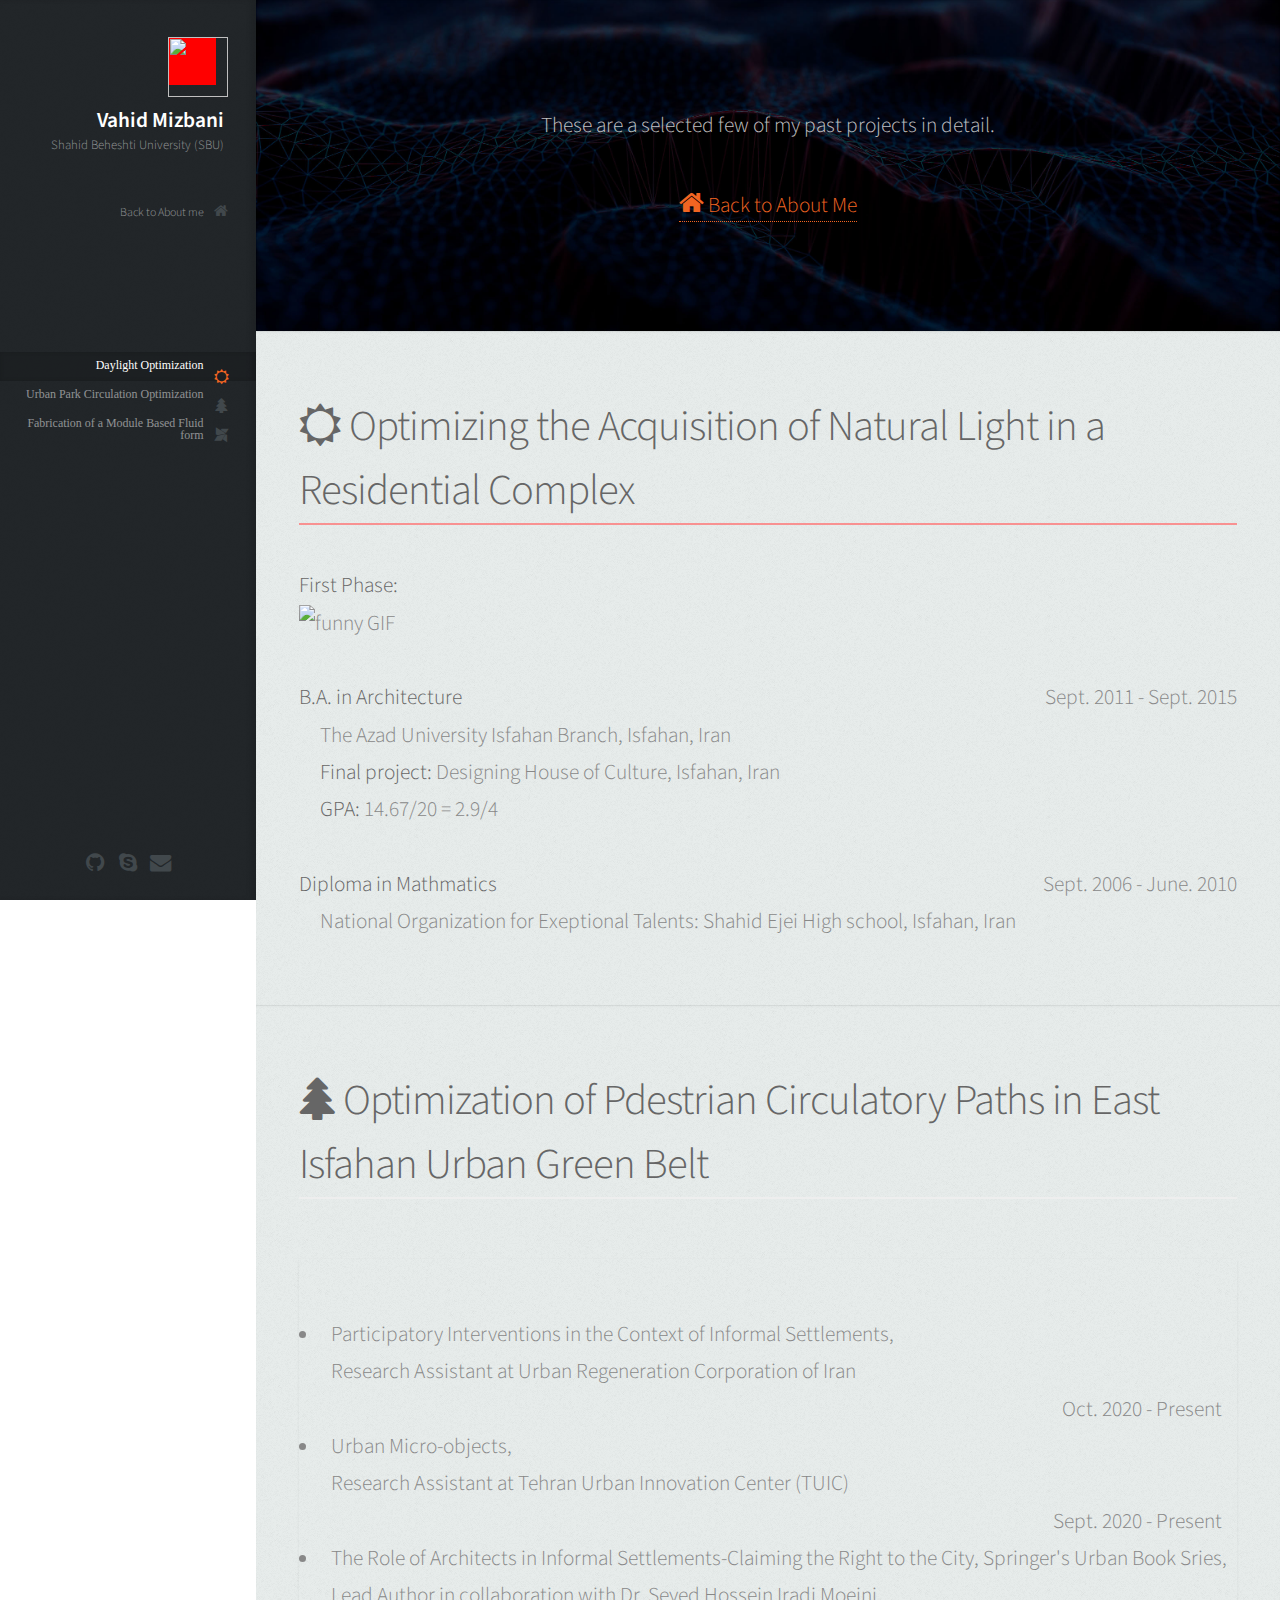
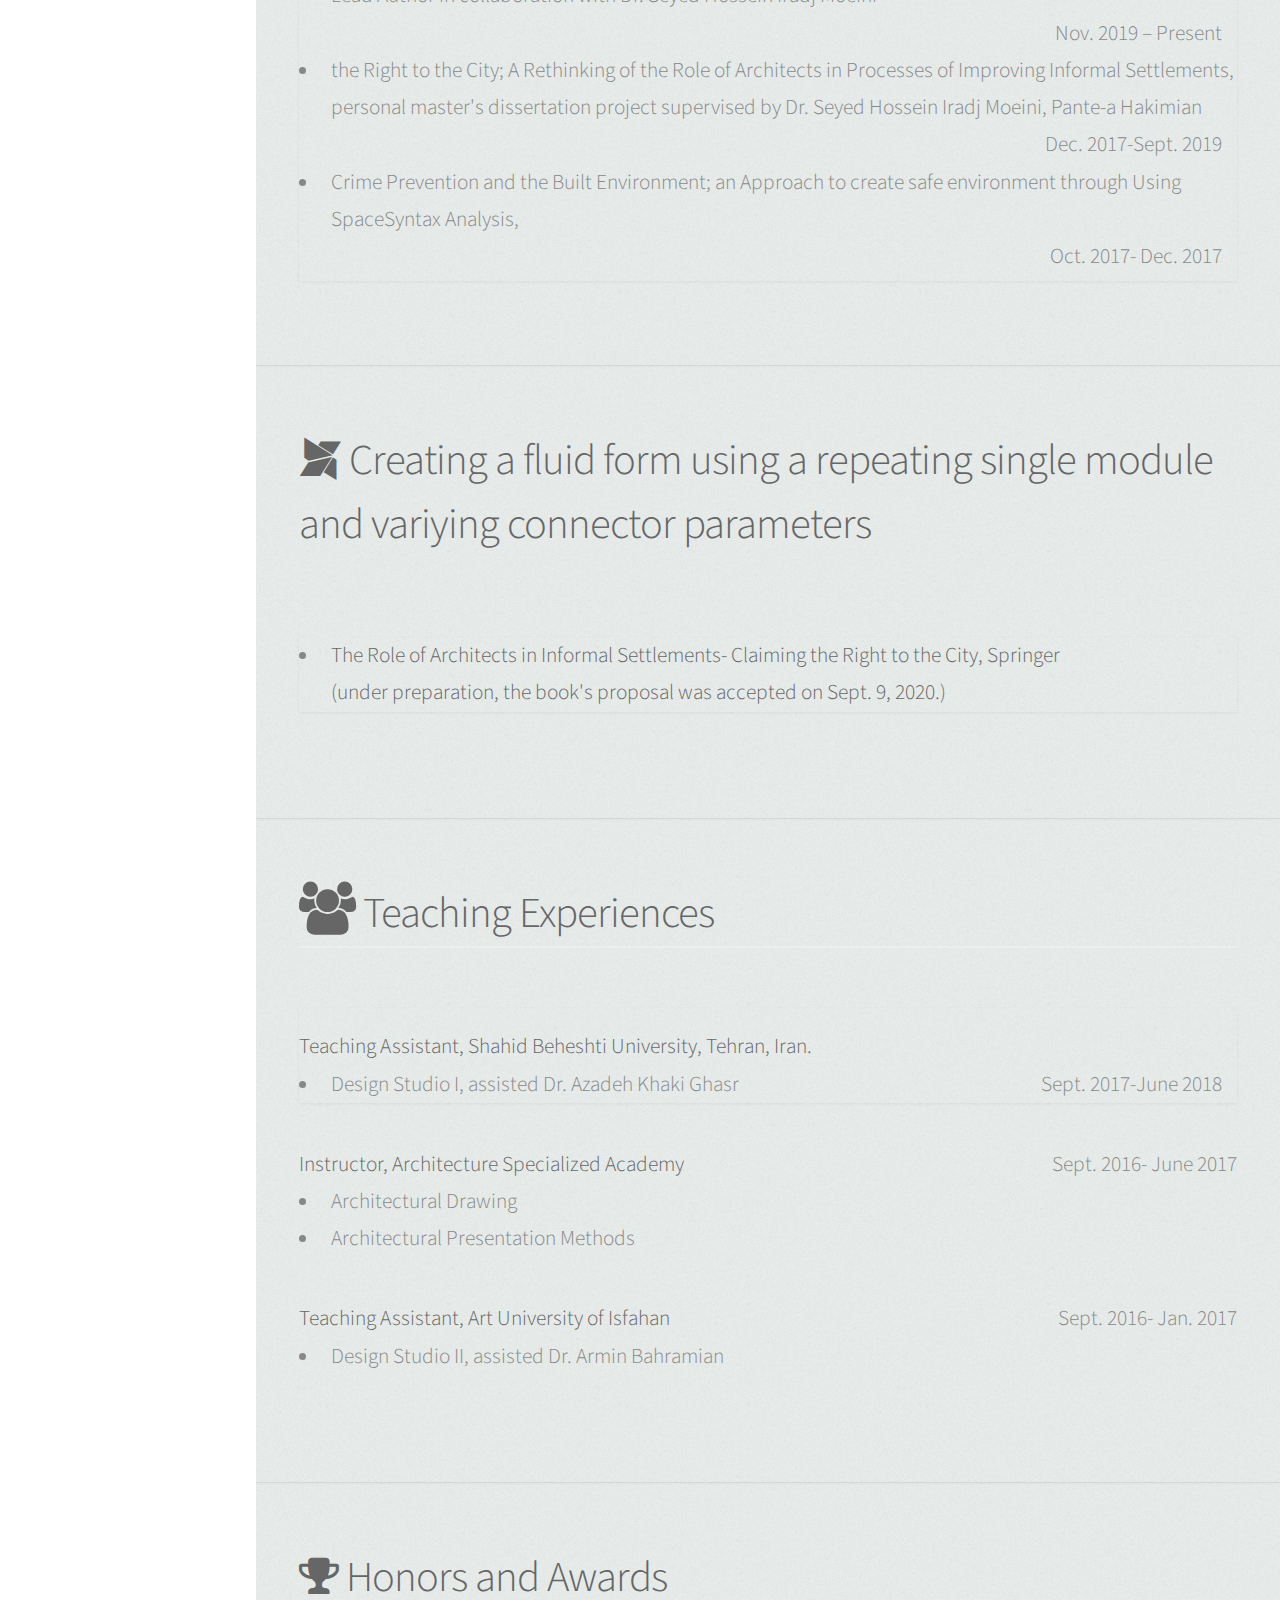
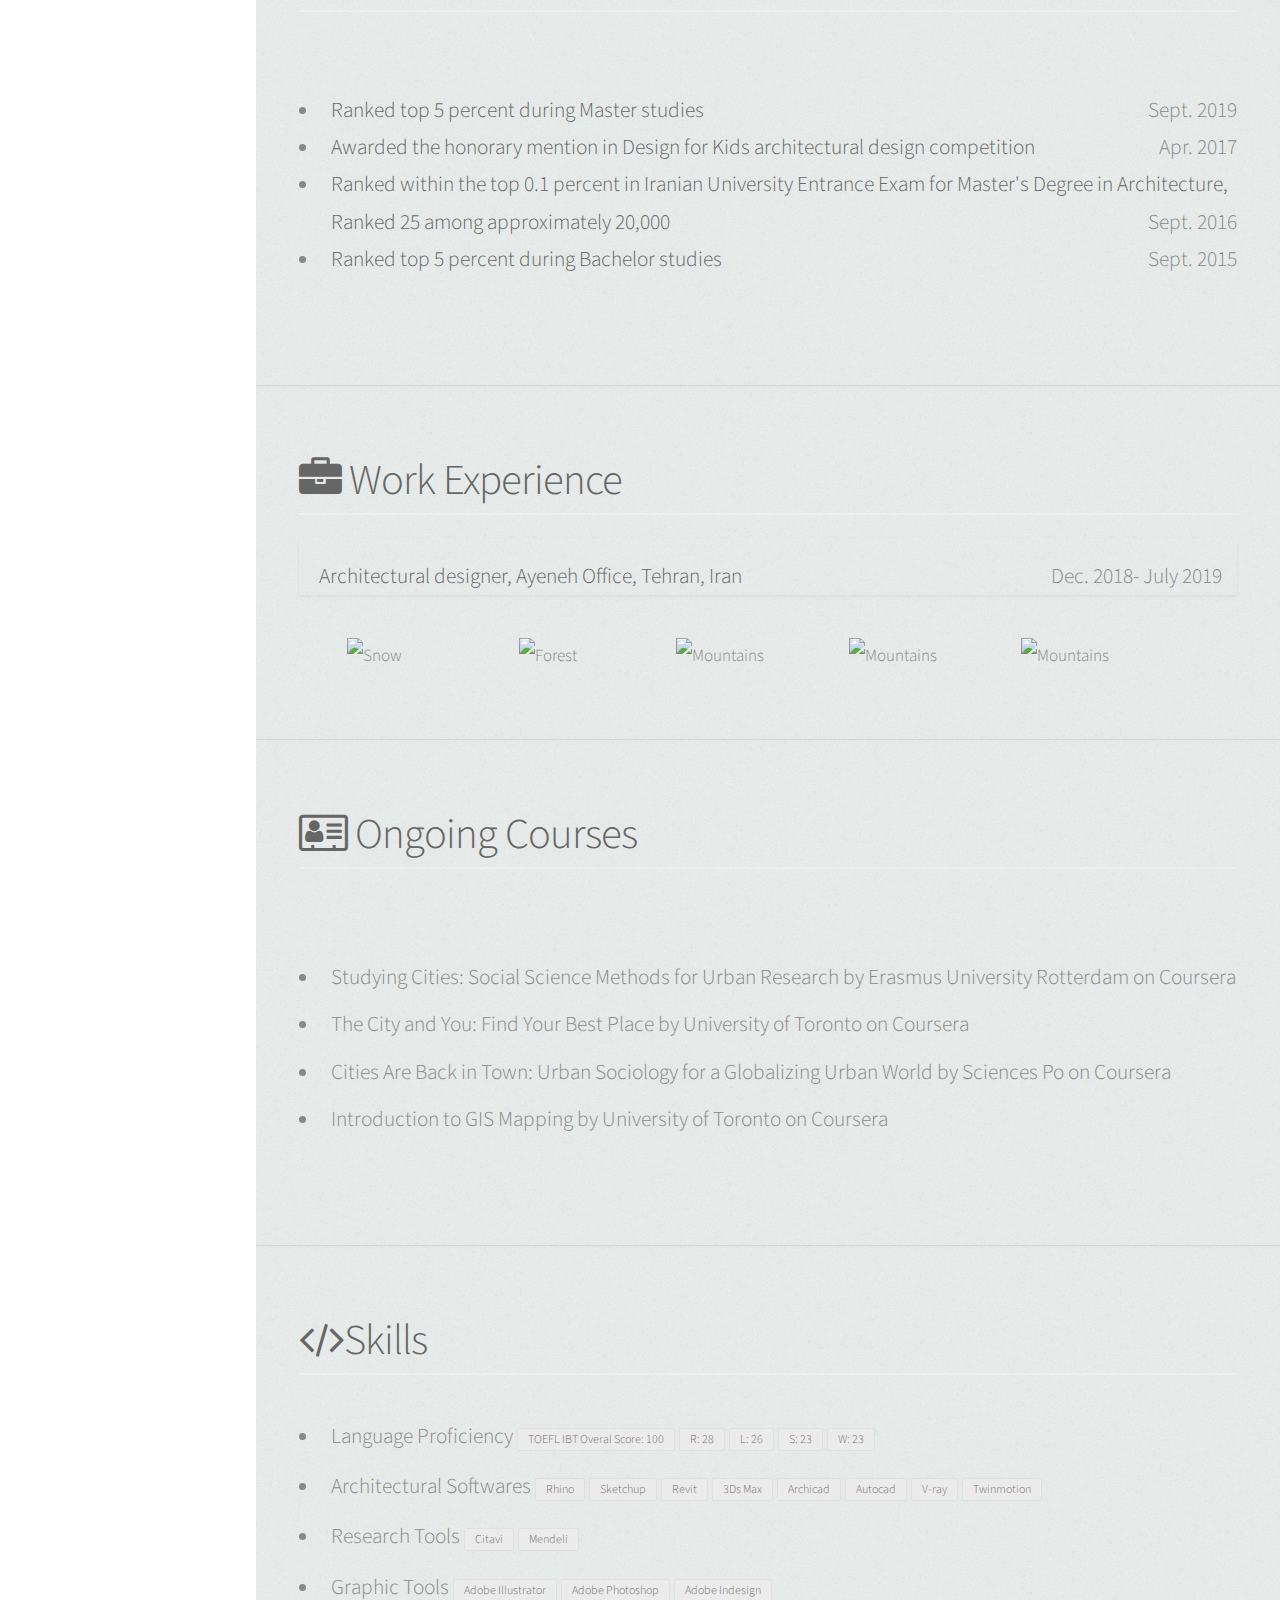
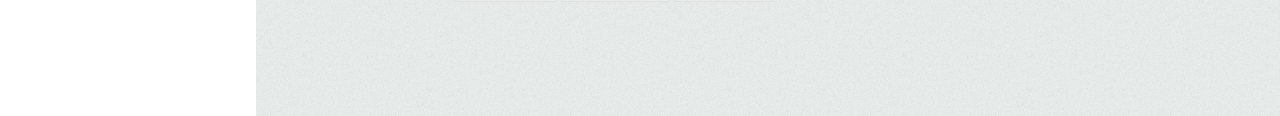
==== commit 4f009b3b: "1" ====
--- a/projects.html
+++ b/projects.html
@@ -70,16 +70,13 @@
 						</div>
 						<nav id="nav">
 							<ul>
-								<li><a href="#top" id="top-link"><span class="icon fa-home">About me</span></a></li>
-								<li><a href="#education" id="education-link"><span class="icon fa fa-graduation-cap">Education</span></a></li>
-								<li><a href="#research" id="research-link"><span class="icon fa fa-flask">Research</span></a></li>
-								<li><a href="#researchi" id="researchi-link"><span class="fa fa-lightbulb-o" aria-hidden="true">Research Interests</span></a></li>
-								<li><a href="#publication" id="publication-link"><span class="icon fa fa-file-pdf-o">Publications</span></a></li>
-								<li><a href="#teaching" id="teaching-link"><span class="icon fa fa-group">Teaching</span></a></li>
-								<li><a href="#honors" id="honors-link"><span class="icon fa fa-trophy">Honors</span></a></li>
-								<li><a href="#work" id="work-link"><span class="icon fa fa-briefcase">Work</span></a></li>
-								<li><a href="#courses" id="certificates-link"><span class="icon fa fa-vcard-o">Courses</span></a></li>
-								<li><a href="#skills" id="skills-link"><span class="icon fa fa-code">Skills</span></a></li>
+								<li><a href=index.html id="top-link"><span class="icon fa-home">Back to About me</span></a></li>
+								<br>
+								<br>
+								<br>
+								<li><a href="#daylight" id="daylight-link"><span class="icon fa fa-sun-o">Daylight Optimization</span></a></li>
+								<li><a href="#park" id="park-link"><span class="icon fa fa-tree">Urban Park Circulation Optimization</span></a></li>
+								<li><a href="#fab" id="fab-link"><span class="icon fa fa-modx">Fabrication of a Module Based Fluid form</span></a></li>
 								
 							</ul>
 						</nav>
@@ -114,25 +111,20 @@
 						</div>
 					</section>
 <!--  ------------------------------------------------------------------------------------------------------------ -->
-				<!-- Education -->
-					<section id="education" class="four" >
+				<!-- Daylight -->
+					<section id="daylight" class="four" >
 					<div class="container" align="left">
-					<header class="major" style="border-bottom: solid #eeeeee 2px;">
-							<h2 style="padding: 0px; margin: 0px;"><i class="fa fa-graduation-cap"></i> Education</h2>
+					<header class="major" style="border-bottom: solid #f89191 2px;">
+							<h2 style="padding: 0px; margin: 0px;"><i class="fa fa-sun-o"></i> Optimizing the Acquisition of Natural Light in a Residential Complex</h2>
 							</header>
 							<div class="body" align="left">
 							
 									
-									<strong >        M.A. in Architecture</strong>
-										<div class="pull-right text-small">
-											Sept. 2016 - Sept. 2019
-										</div>
-										<div class="text">
-											&emsp;Shahid Beheshti University, Tehran, Iran<br>
-											&emsp;<b>Master's dissertation:</b> Designing a Residential Complex Emphesizing on Optimizing the Acquisition of Natural Light<br>
-											&emsp;<b>Supervisors:</b> Dr. Gisoo Ghaem <br>
-											&emsp;<b>GPA:</b> 16.35/20  = 3.2/4
-										</div>
+									<strong >        First Phase:</strong>
+
+									<div class="image.centered">
+										<img src="images/pro1-1.gif" alt="funny GIF" width="75%">
+									</div>
 									<br>
 									<strong >        B.A. in Architecture</strong>
 										<div class="pull-right text-small">
@@ -156,12 +148,12 @@
 								
 					</section>
   <!--------------- ------------------------- - - - ----------------------------------------->
- 				<!-- Research -->
-					<section id="research" class="four">
+ 				<!-- Park -->
+					<section id="park" class="four">
 						<div class="container" align="left">
 						 <div class="elem">
 							<header class="major" style="border-bottom: solid #eeeeee 2px;">
-								<h2 style="padding: 0px; margin: 0px;"><i class="fa fa-flask"></i> Research Experience</h2>
+								<h2 style="padding: 0px; margin: 0px;"><i class="fa fa-tree"></i> Optimization of Pdestrian Circulatory Paths in East Isfahan Urban Green Belt</h2>
 							</header>
 							<br>
 							<div class="body">
@@ -209,60 +201,14 @@
 									</div>
 								
 					</section>  
-<!--  ------------------------------------------------------------------------------------------------------------ -->
-											
-						
-  <!--------------- ------------------------- - - - ----------------------------------------->
- 				<!-- Research Interests -->
-					<section id="researchi" class="four">
-						<div class="container" align="left">
-						 <div class="elem">
-							<header class="major" style="border-bottom: none">
-								<h2 style="padding: 0px; margin: 0px;"><i class="fa fa-flask"></i> Research Interests</h2>
-							</header>
-							<br>
-							<div class="body">
-								<div class="item">
-									<div class="row">
-										<div style="float:left;">	
-									</div>
-									<br>
-										
-									<div class="text">
-									<ul class="circle">
-									<li>Social Equity and Architectural Practice</li>
-									
-									<br>
-									<li>Community Engagement and Architectural Practice</li>
-									
-									<br>
-									<li>Housing for Marginalized and Vulnerable Groups</li>
-									
-									<br>
-									<li>the Right to the City and Active Citizenship</li>
-									
-									<br>
-									
-									<li>Urban Acupuncture</li>
-									<br>
-									
-									<li>Tactical Urbanism</li>
-									<br>
-										
-									<li>Henri Lefebvre's Theory of Space</li>
-									</ul>
-									</div>
-								
-					</section>  
 <!--  ------------------------------------------------------------------------------------------------------------ -->									
 									
-
-				<!-- Publications -->
-					<section id="publication" class="four">
+				<!-- Fab -->
+					<section id="fab" class="four">
 						<div class="container" align="left">
 						 <div class="elem">
 							<header class="major" style="border-bottom: none;">
-							<h2 style="padding: 0px; margin: 0px;"><i class="fa fa-file-pdf-o"></i> Publications</h2>
+							<h2 style="padding: 0px; margin: 0px;"><i class="fa fa-modx"></i> Creating a fluid form using a repeating single module and variying connector parameters</h2>
 							</header>
 							<br>
 							<div class="body">
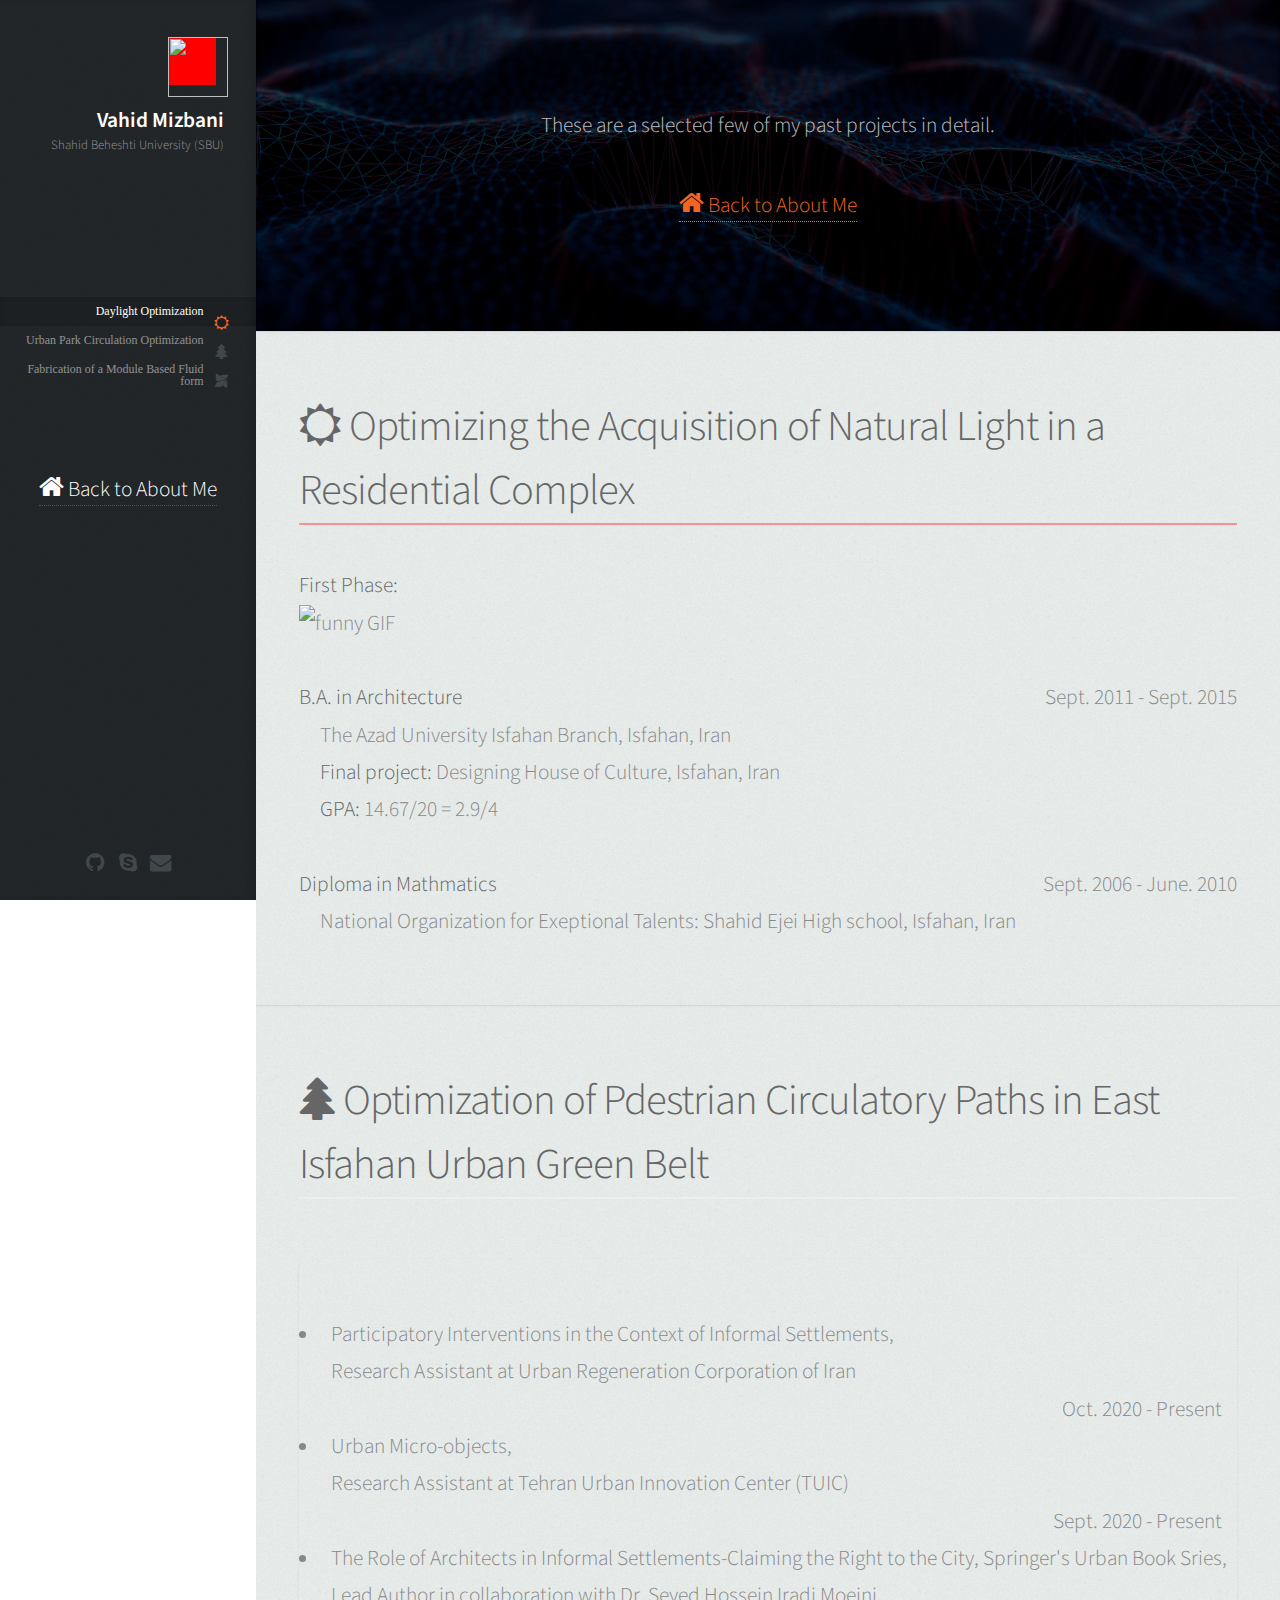
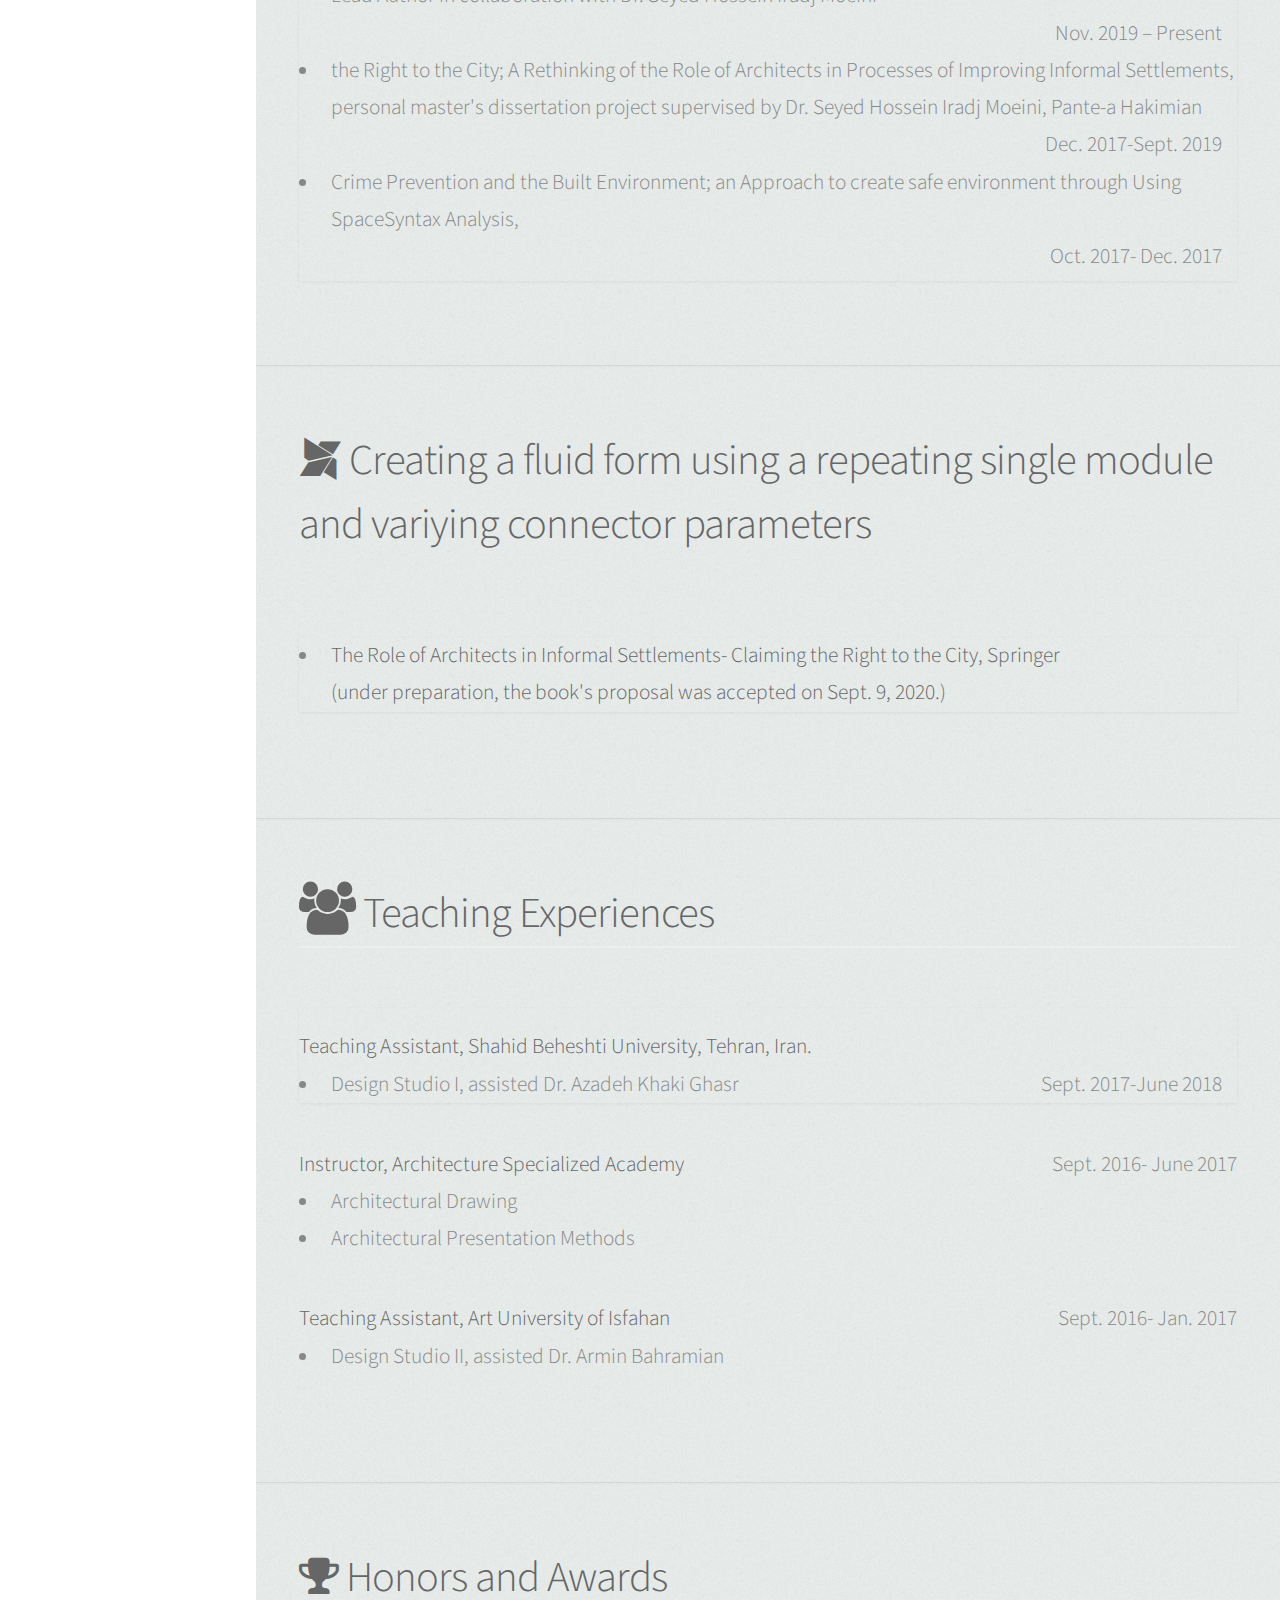
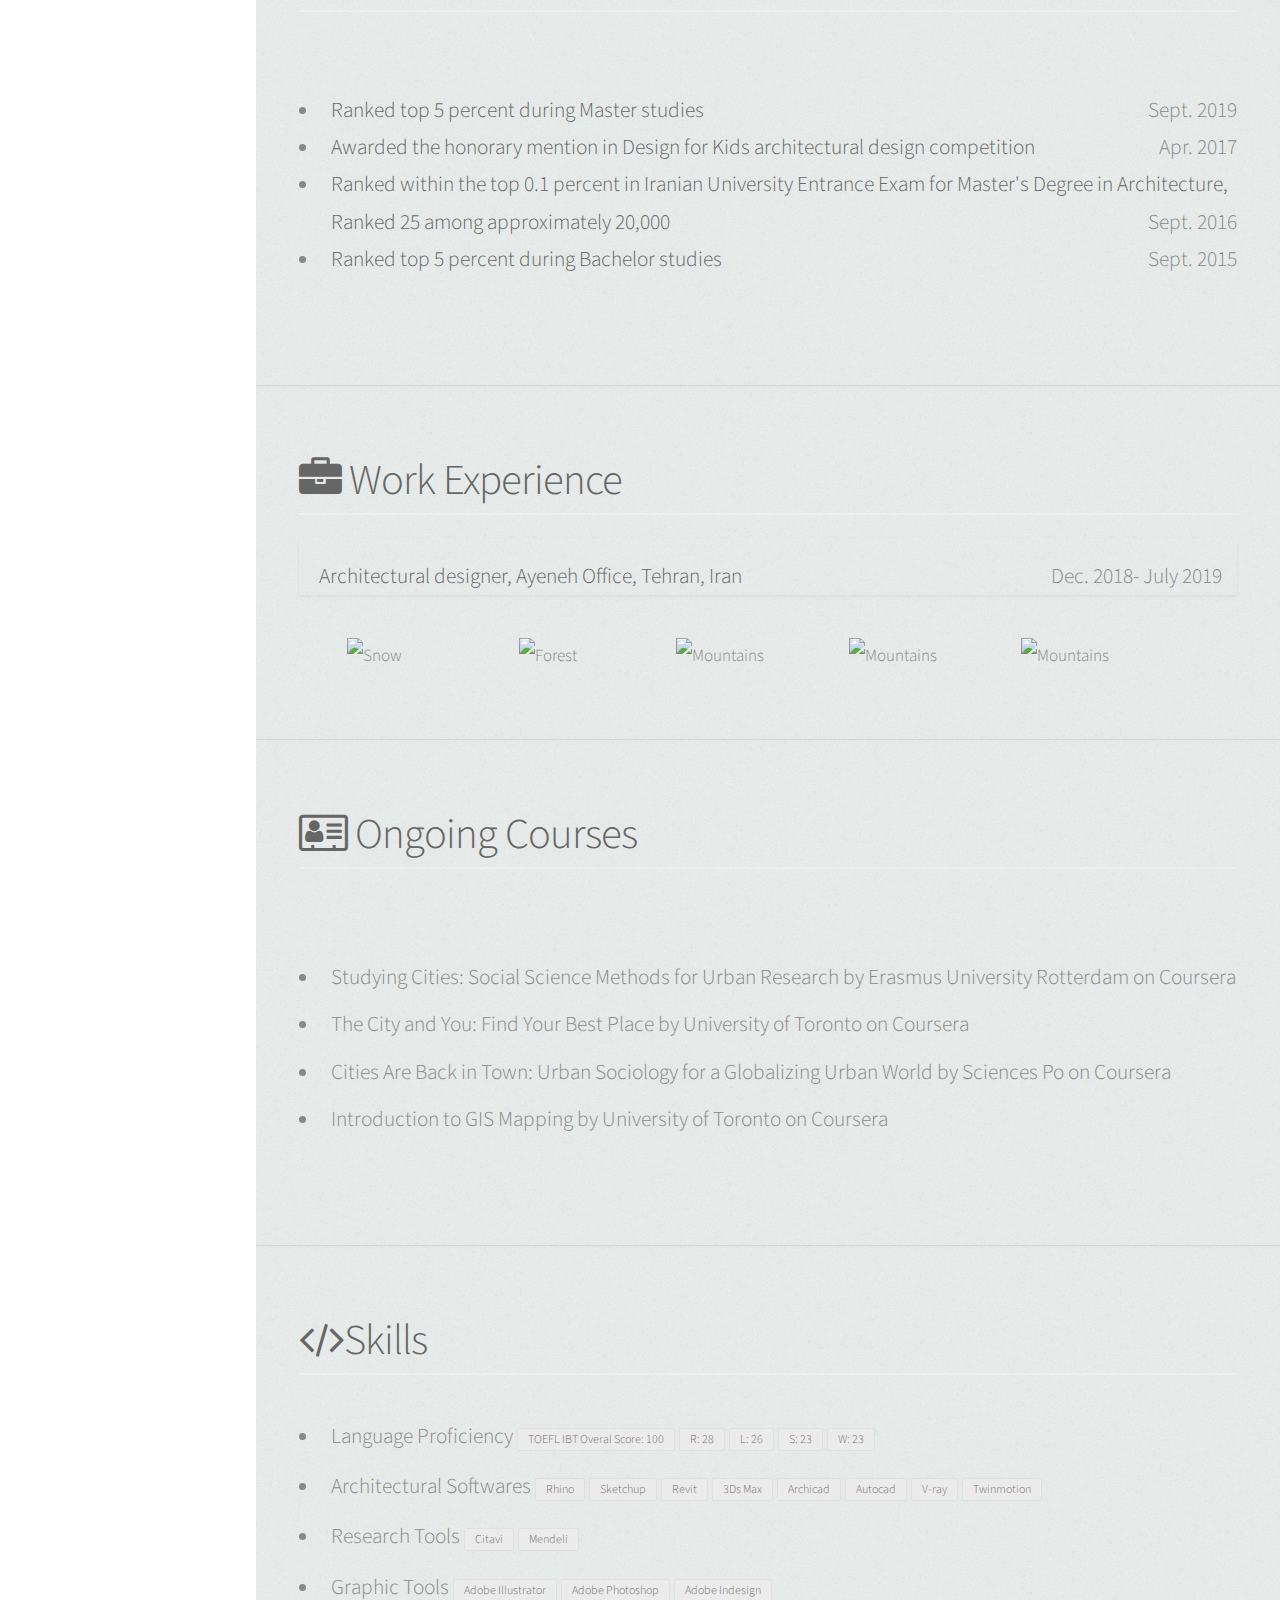
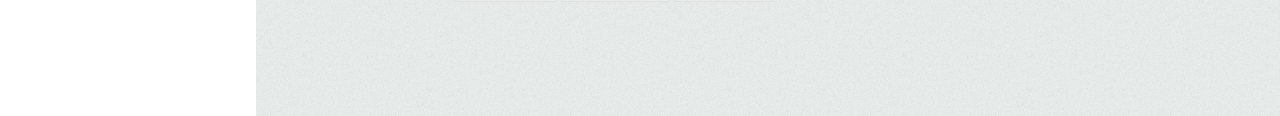
==== commit 2eea22ac: "fixed" ====
--- a/projects.html
+++ b/projects.html
@@ -70,7 +70,7 @@
 						</div>
 						<nav id="nav">
 							<ul>
-								<li><a href=index.html id="top-link"><span class="icon fa-home">Back to About me</span></a></li>
+								
 								<br>
 								<br>
 								<br>
@@ -78,6 +78,12 @@
 								<li><a href="#park" id="park-link"><span class="icon fa fa-tree">Urban Park Circulation Optimization</span></a></li>
 								<li><a href="#fab" id="fab-link"><span class="icon fa fa-modx">Fabrication of a Module Based Fluid form</span></a></li>
 								
+								<br>
+								<br>
+
+								<div style="text-align: center"> 
+									<a href=index.html class="button1 bouncy"><span class="icon fa-home"> Back to About Me</a>
+								</div>
 							</ul>
 						</nav>
 				</div>
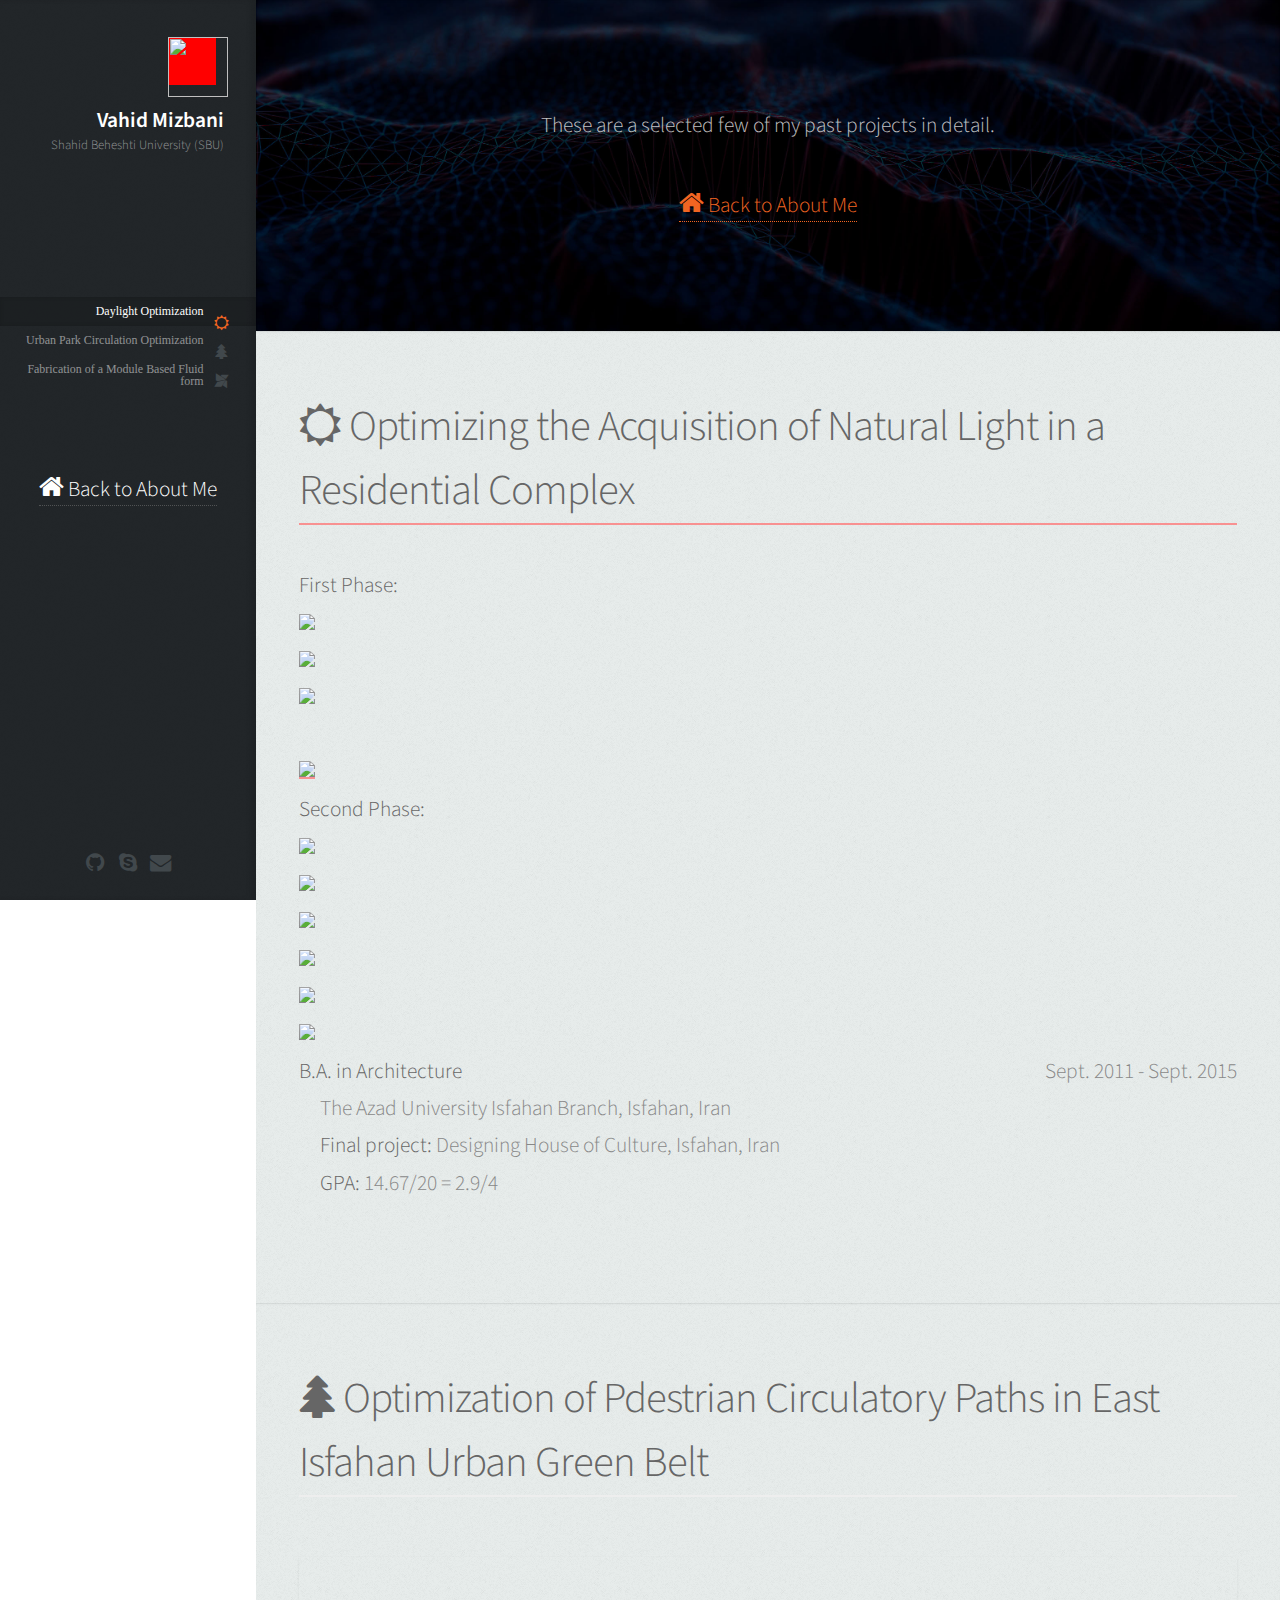
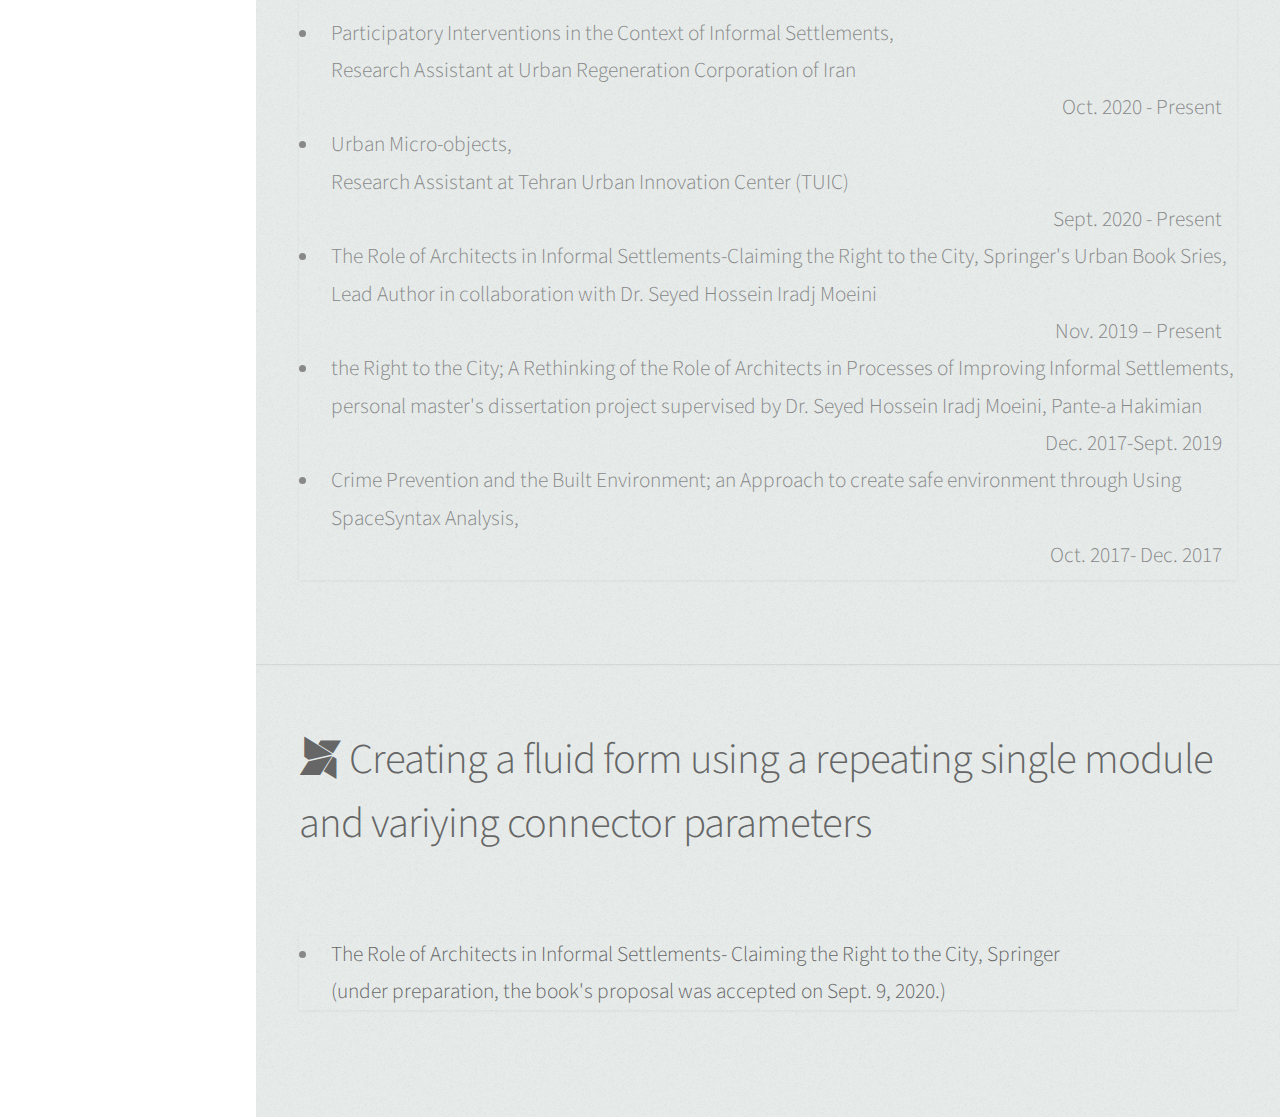
==== commit 6c162b6e: "added to projects" ====
--- a/projects.html
+++ b/projects.html
@@ -127,11 +127,34 @@
 							
 									
 									<strong >        First Phase:</strong>
-
-									<div class="image.centered">
-										<img src="images/pro1-1.gif" alt="funny GIF" width="75%">
-									</div>
-									<br>
+									<br>
+
+									<img src="images/pro1-Phase1/phase1/proto.png" class=image-center width="100%">
+									<br>
+									<img src="images/pro1-Phase1/phase1/Grashopper-small.png" class=image-center width="100%">
+									<br>
+									<img src="images/pro1-Phase1/phase1/phase-1.gif" class=image-center width="100%">
+									<br>
+									<br>
+									<img src="images/pro1-Phase1/phase1/Average-and-Fitness.jpg" width="100%" class=image-center style="border-bottom: solid #f89191 2px;" >
+									<br>
+
+									<strong >        Second Phase:</strong>
+									<br>
+									<img src="images/pro1-Phase1/phase2/s-view.png" class=image-center width="100%">
+									<br>
+									<img src="images/pro1-Phase1/phase2/canvas-high2.png" class=image-center width="100%">
+									<br>
+									<img src="images/pro1-Phase1/phase2/phase-2.gif" class=image-center width="100%">
+									<br>
+									<img src="images/pro1-Phase1/phase2/Parallel-Coordinate-Plot.jpg" class=image-center width="100%">
+									<br>
+									<img src="images/pro1-Phase1/phase2/2-pareto.gif" class=image-center width="100%">
+									<br>
+									<img src="images/pro1-Phase1/phase2/Objective-space-generation-40.jpg" class=image-center width="100%">
+									<br>
+
+
 									<strong >        B.A. in Architecture</strong>
 										<div class="pull-right text-small">
 											Sept. 2011 - Sept. 2015
@@ -143,14 +166,6 @@
 											&emsp;<b>GPA:</b> 14.67/20  = 2.9/4
 										</div>
 									<br>
-										<strong >        Diploma in Mathmatics</strong>
-										<div class="pull-right text-small">
-											Sept. 2006 - June. 2010
-										</div>
-										<div class="text">
-											&emsp;National Organization for Exeptional Talents: Shahid Ejei High school, Isfahan, Iran<br>
-											
-										</div>
 								
 					</section>
   <!--------------- ------------------------- - - - ----------------------------------------->
@@ -230,218 +245,7 @@
 							
 					</section>
 <!-- ------------------------------------------------------------------------------------------------------------- -->
-				<!-- Teaching Experience -->
-					<section id="teaching" class="four">
-						<div class="container" align="left">
-						 <div class="elem">
-							<header class="major" style="border-bottom: solid #eeeeee 2px;">
-								<h2 style="padding: 0px; margin: 0px;"><i class="icon fa fa-group"></i> Teaching Experiences</h2>
-							</header>
-							<br>
-							<div class="body">
-								<div class="item">
-									<div class="row">
-										<div style="float:left;">
-											<strong>Teaching Assistant, Shahid Beheshti University, Tehran, Iran.</strong>
-										</div>
-									</div>
-									<div class="text">
-									<ul class="circle">
-										<li>Design Studio I, assisted Dr. Azadeh Khaki Ghasr
-											<div class="pull-right" style="margin-right: 15px;"><div class="text-small">Sept. 2017-June 2018</div></div>
-										</li>
-										
-									</ul>
-									</div>
-								</div>
-								<!---------------------------------------------------------->
-								<div class="body" align="left">
-									<strong >Instructor, Architecture Specialized Academy</strong>
-										<div class="pull-right text-small">
-											Sept. 2016- June 2017
-										</div>
-									<ul class="circle">
-										<li>Architectural Drawing</li>
-										<li>Architectural Presentation Methods</li>
-										
-									</ul>
-								</div>
-								<!---------------------------------------------------------->
-								<div class="body" align="left">
-									<strong >Teaching Assistant, Art University of Isfahan</strong>
-										<div class="pull-right text-small">
-											Sept. 2016- Jan. 2017
-										</div>
-									<ul class="circle">
-										<li>Design Studio II, assisted Dr. Armin Bahramian</li>
-									</ul>
-								</div>
-							</div>
-						</div>
-						</div>
-					</section>  
-<!-- ------------------------------------------------------------------------------------------------------------- -->
-				<!-- Honors and Awards -->
-					<section id="honors" class="four">
-						<div class="container" align="left">
-							<header class="major" style="border-bottom: solid #eeeeee 2px;">
-							<h2 style="padding: 0px; margin: 0px;"><i class="fa fa-trophy"></i> Honors and Awards</h2>
-							</header>
-							<br>
-							<div class="body">
-								<ul class="text"  align="left">
-									
-										
-									<li><strong >Ranked top 5 percent during Master studies</strong>
-										<div class="pull-right text-small">Sept. 2019</div></li>
-									
-							
-									<li><strong >Awarded the honorary mention in Design for Kids architectural design competition</strong>
-										<div class="pull-right text-small">Apr. 2017</div></li>
-										
-									<li><strong >Ranked within the top 0.1 percent in Iranian University Entrance Exam for Master's Degree in Architecture, Ranked 25 among approximately 20,000</strong>
-										<div class="pull-right text-small">Sept. 2016</div></li>
-										
-									<li><strong >Ranked top 5 percent during Bachelor studies </strong>
-										<div class="pull-right text-small">Sept. 2015</div></li>	
-									
-								</ul>
-							</div>
-						</div>
-					</section>
-<!-- ------------------------------------------------------------------------------------------------------------- -->
-				<!-- Work Experience -->
-					<section id="work" class="four">
-						<div class="container" align="left">
-							<header class="major" style="border-bottom: solid #eeeeee 2px;">
-							<h2 style="padding: 0px; margin: 0px;"><i class="fa fa-briefcase"></i> Work Experience</h2>
-							</header>
-							<div class="pull-right" style="margin-right: 15px;">
-								<div class="text-small">Dec. 2018- July 2019</div>
-							</div>
-							
-							<div class="body">
-								<div class="item">
-									<div class="row"  >
-
-										<div style="float:left;">
-											<strong>Architectural designer, Ayeneh Office, Tehran, Iran</strong>
-										</div>
-									</div>
-									<div class="text">
-									<ul class="circle">
-									
-									</ul>
-									</div>
-								</div>
-							</div>
-                               
-                            
-                            <div class="row">
-
-                                <div class="column"; style="width:image width px; font-size:80%; text-align:center;">
-                                  <img src="images/0010.jpg" alt="Snow" style="width:100%">
-                                 
-                                </div>
-
-                                <div class="column"; style="width:image width px; font-size:80%; text-align:center;">
-                                  <img src="images/0011.jpg" alt="Forest" style="width:100%" alt="alternate text">
-                                 
-                                </div>
-
-                                <div class="column"; style="width:image width px; font-size:80%; text-align:center;">
-                                  <img src="images/0012.jpg" alt="Mountains" style="width:100%">
-                                  
-                                </div>
-
-				                <div class="column"; style="width:image width px; font-size:80%; text-align:center;">
-                                  <img src="images/0013.jpg" alt="Mountains" style="width:100%">
-                                
-                                </div> 
-
-                                <div class="column"; style="width:image width px; font-size:80%; text-align:center;">
-                                <img src="images/0014.jpg" alt="Mountains" style="width:100%">
-                               
-                                </div> 
-
-                              </div>
-                            
-							
-
-
-
-						 </div>
-					</section>  
-<!-- ------------------------------------------------------------------------------------------------------------- -->
-				<!-- Certificates -->
-					<section id="courses" class="four">
-						<div class="container" align="left">
-							<header class="major" style="border-bottom: solid #eeeeee 2px;">
-							<h2 style="padding: 0px; margin: 0px;"><i class="fa fa-vcard-o"></i> Ongoing Courses</h2>
-							</header>
-							<br>
-							<div class="body">
-							<ul>
-								<li style="margin: 10px 0px;">Studying Cities: Social Science Methods for Urban Research by Erasmus University Rotterdam on Coursera</a></li>
-								<li style="margin: 10px 0px;">The City and You: Find Your Best Place by University of Toronto on Coursera</a></li>
-								<li style="margin: 10px 0px;">Cities Are Back in Town: Urban Sociology for a Globalizing Urban World by Sciences Po on Coursera</a></li>
-								<li style="margin: 10px 0px;">Introduction to GIS Mapping by University of Toronto on Coursera</a></li>
-							
-								
-							</ul>
-							</div>
-						</div>
-					</section>
-<!-- ------------------------------------------------------------------------------------------------------------- -->
-				<!-- Technical Skills -->
-					<section id="skills" class="four">
-						<div class="container" align="left">
-						<div class="body">
-						<div class="elem">
-						<header class="major" style="border-bottom: solid #eeeeee 2px;">
-							<h2 style="padding: 0px; margin: 0px;"><i class="fa fa-code"></i>Skills</h2>
-						</header>
-							<ul>
-								
-								<li style="margin: 10px 0px;">Language Proficiency
-                					<span class="skillwraper">TOEFL IBT Overal Score: 100</span>
-                					<span class="skillwraper">R: 28</span>
-							<span class="skillwraper">L: 26</span>
-							<span class="skillwraper">S: 23</span>
-							<span class="skillwraper">W: 23</span>
-								</li>	
-								<li style="margin: 10px 0px;">Architectural Softwares
-									<span class="skillwraper">Rhino</span>
-									<span class="skillwraper">Sketchup</span>
-									<span class="skillwraper">Revit</span>
-									<span class="skillwraper">3Ds Max</span>
-									<span class="skillwraper">Archicad</span>
-									<span class="skillwraper">Autocad</span>
-									<span class="skillwraper">V-ray</span>
-									<span class="skillwraper">Twinmotion</span>
-							
-								</li>
-
-            					<li style="margin: 10px 0px;">Research Tools
-                					<span class="skillwraper">Citavi</span>
-                					<span class="skillwraper">Mendeli</span>
-                					
-            					</li>
-
-            					<li style="margin: 10px 0px;">Graphic Tools
-									<span class="skillwraper">Adobe Illustrator</span>
-                					<span class="skillwraper">Adobe Photoshop</span>
-                					<span class="skillwraper">Adobe Indesign</span>
-								
-            					</li>
-
-        					</ul>
-    					</div>
-						</div>
-						</div>
-					</section>
-
-<!-- ---------------------------------------------------------------------------------------------------------->					
+				
 			</div>
 		<!-- Scripts -->
 			<script src="assets/js/jquery.min.js"></script>
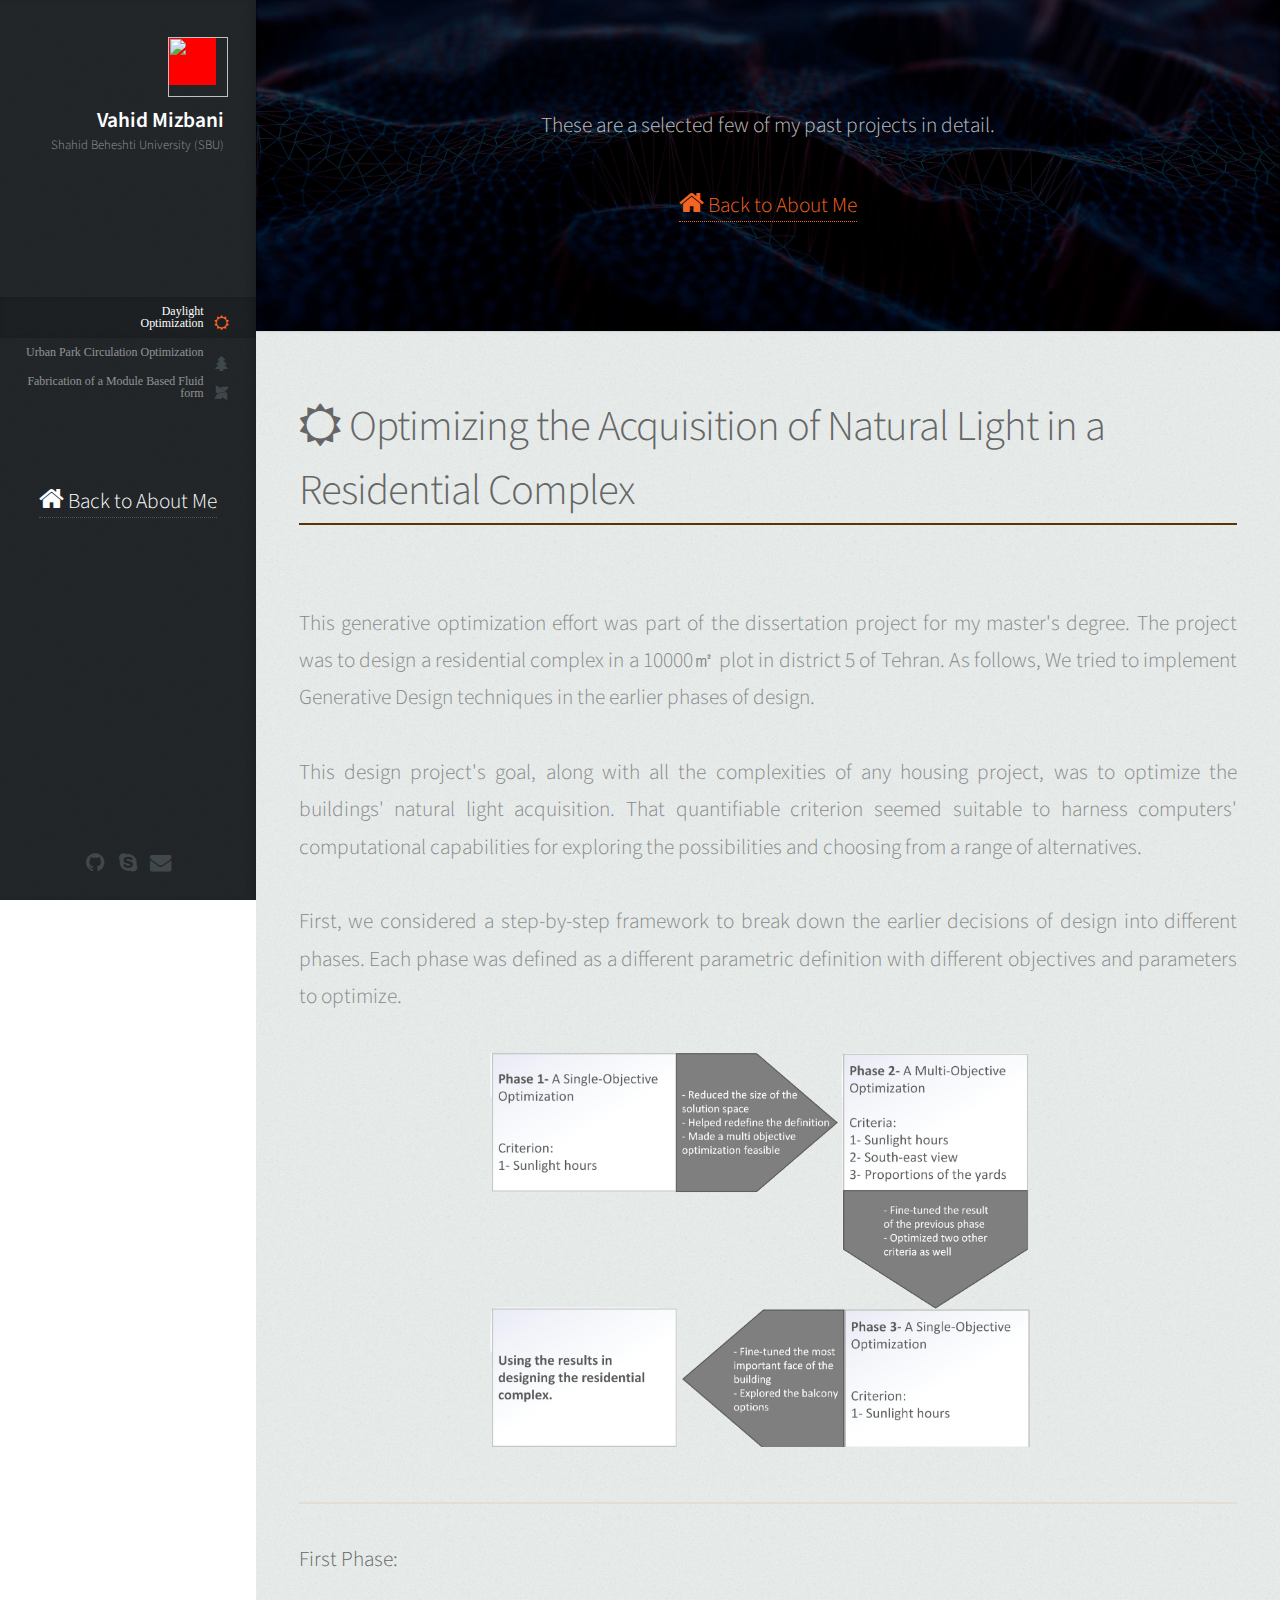
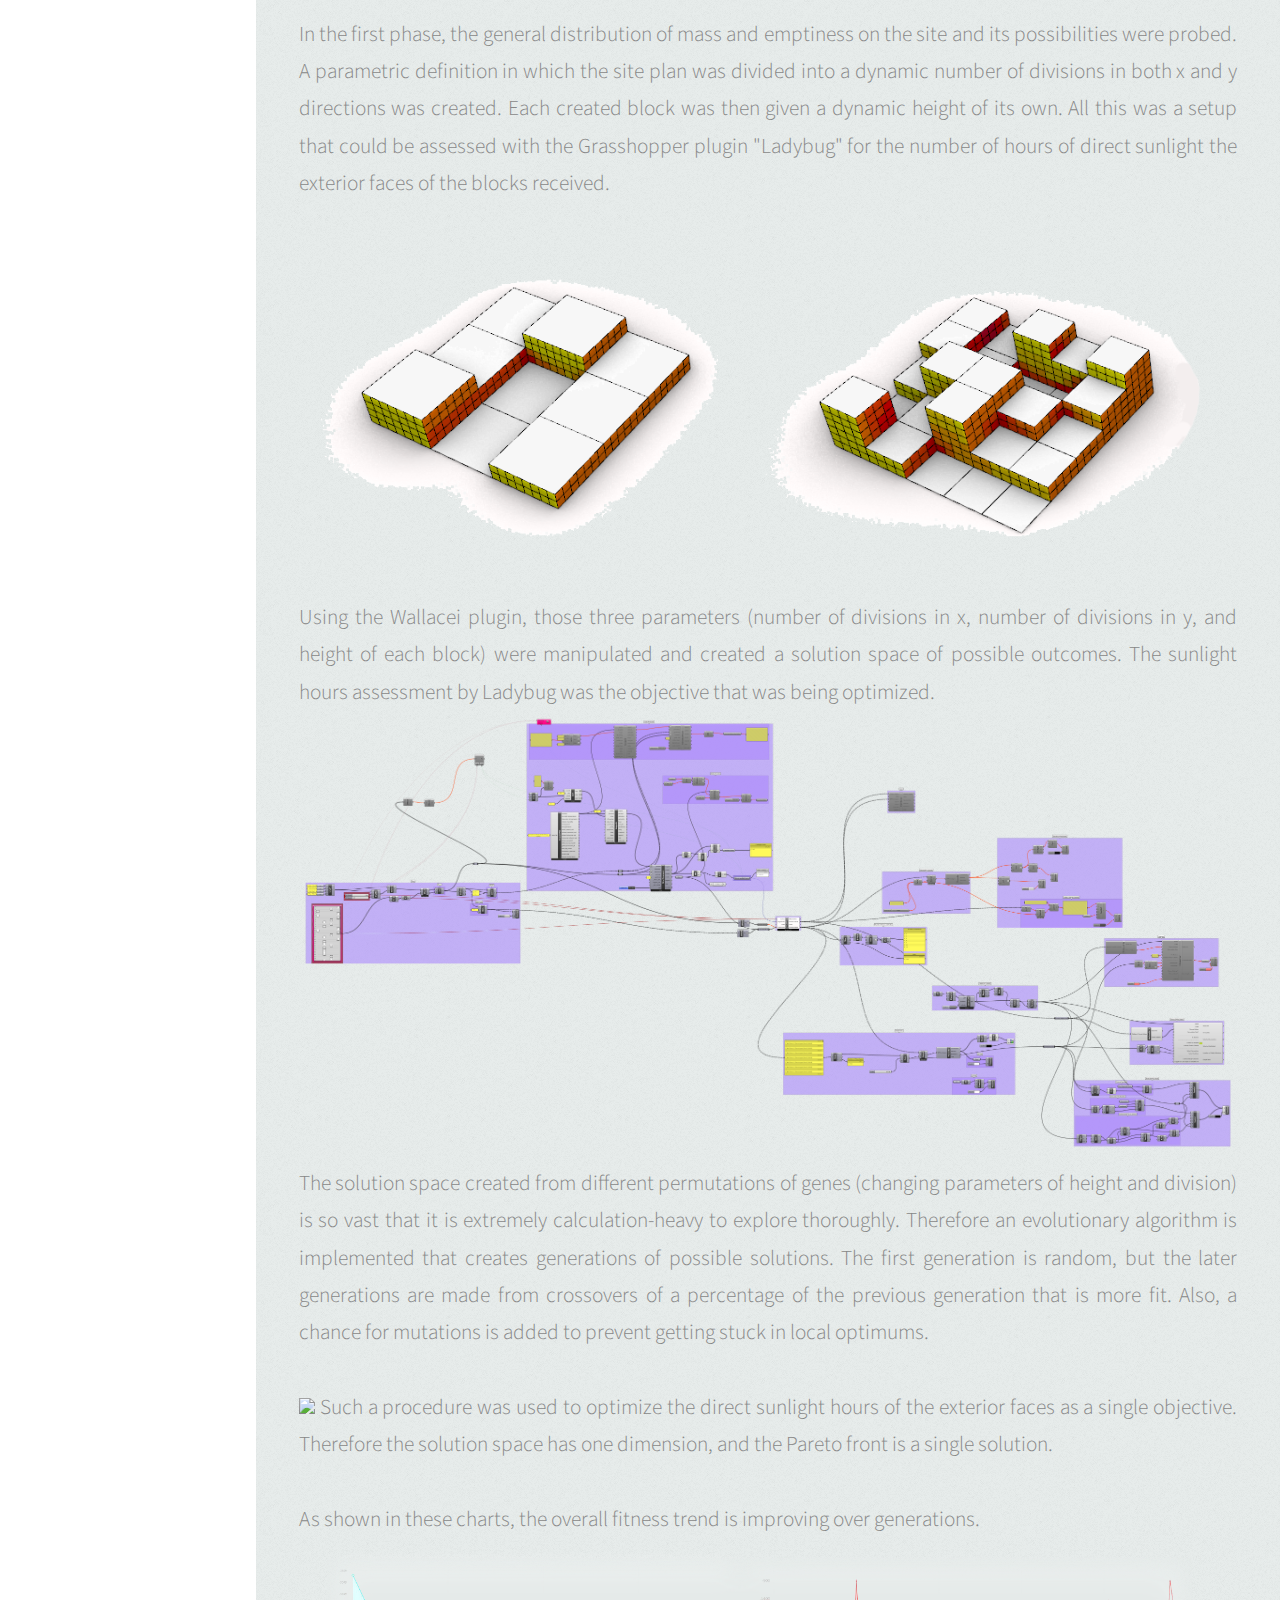
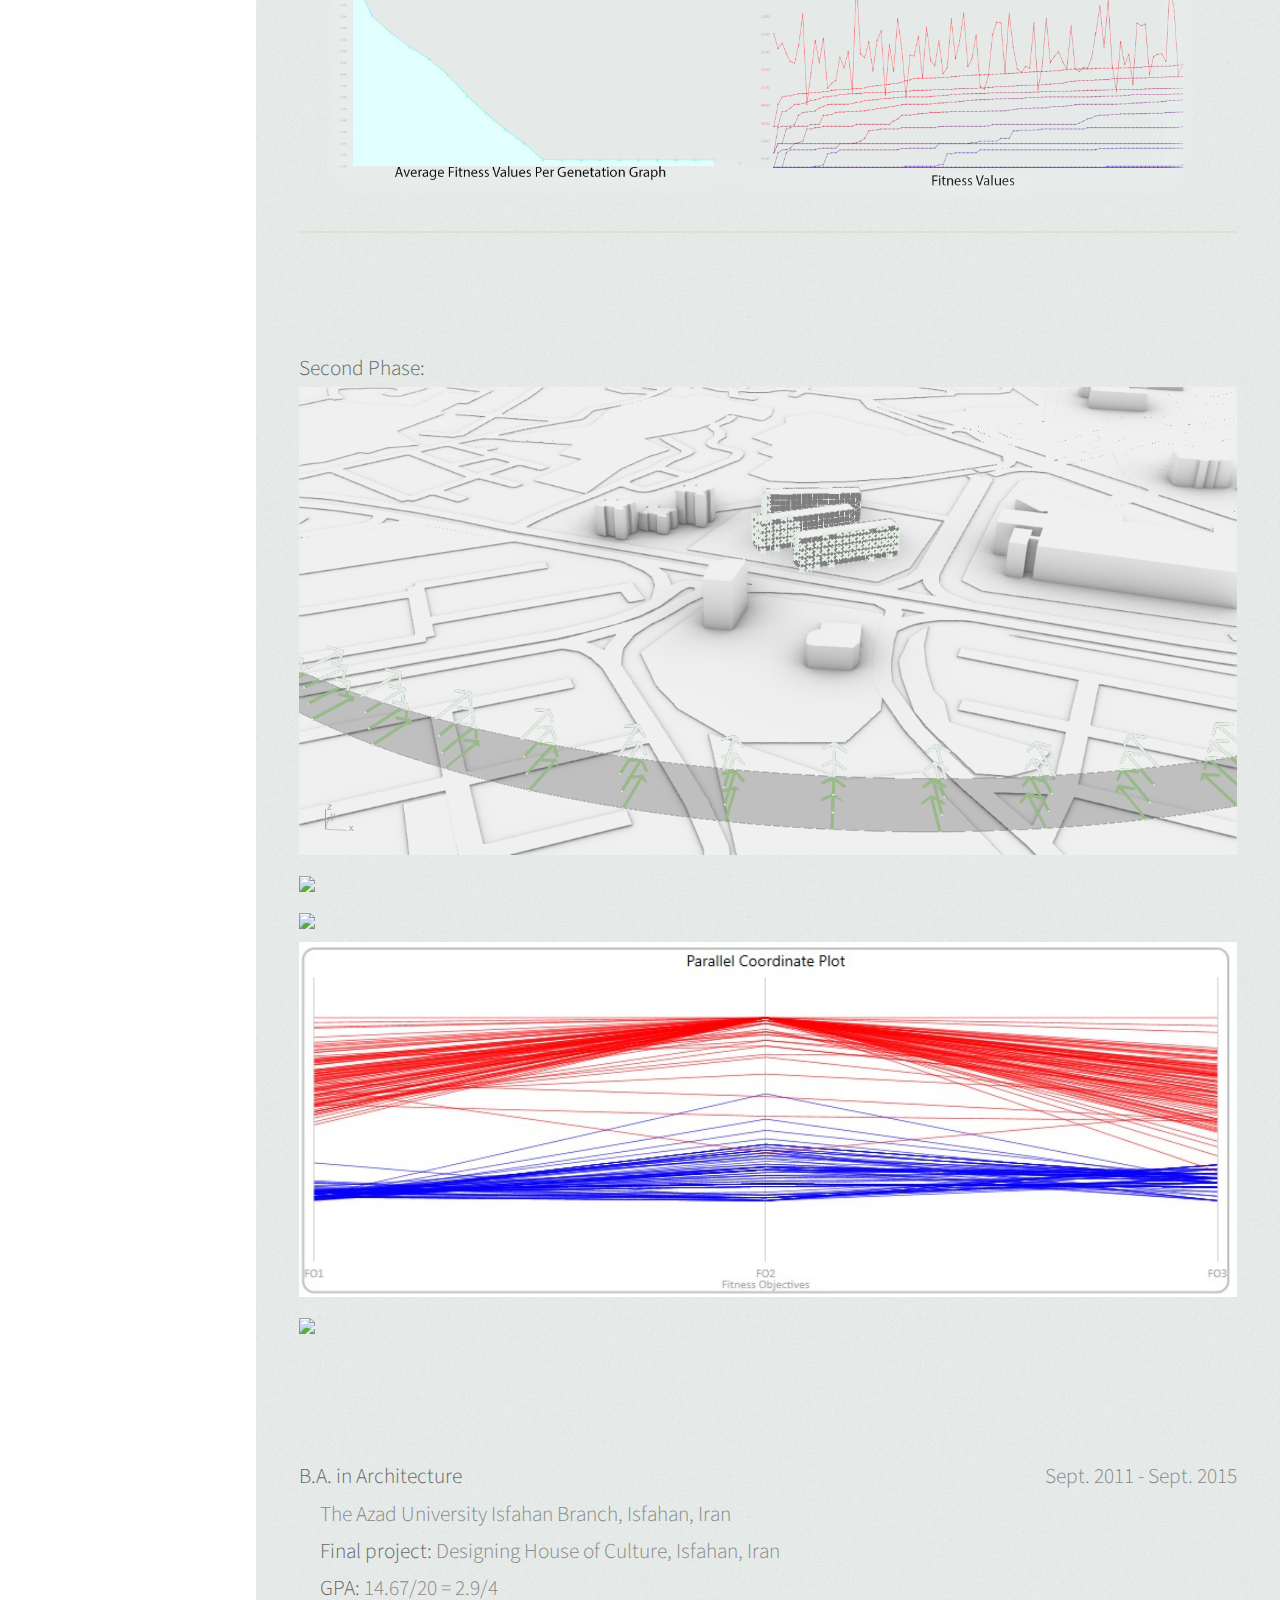
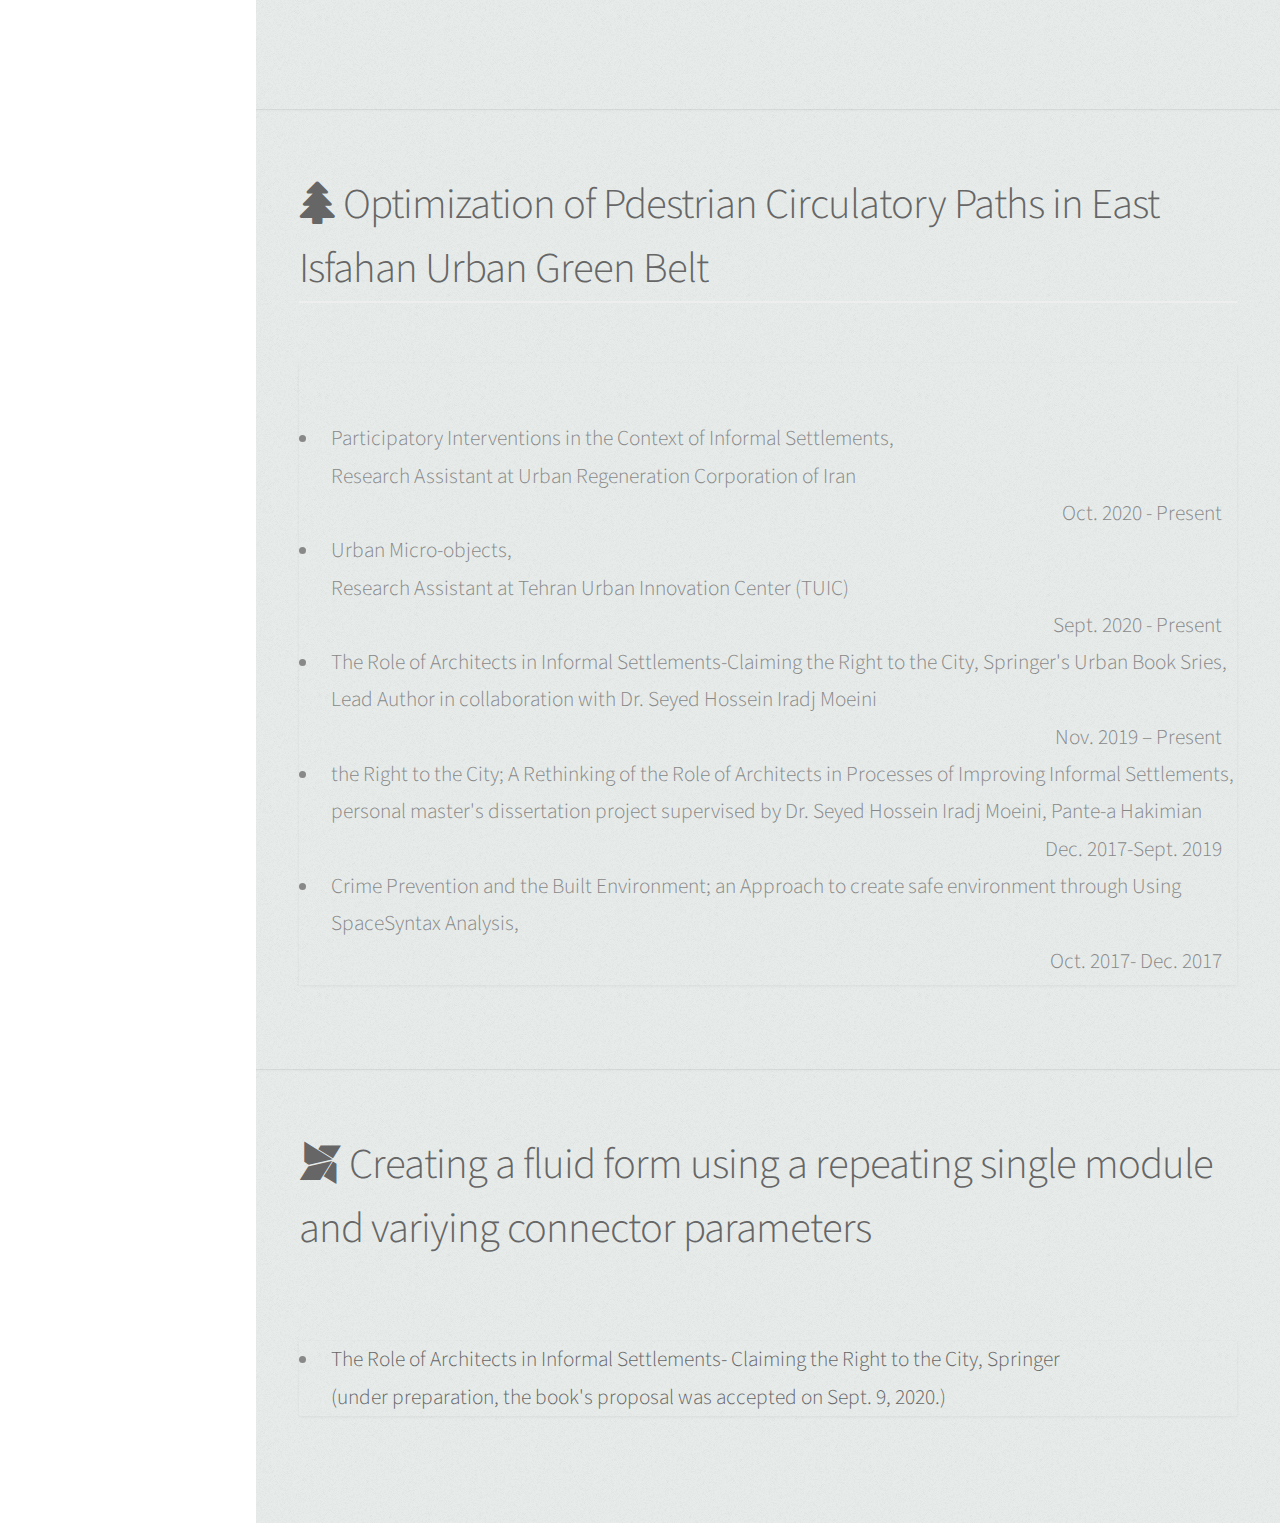
==== commit 4945fc4b: "added text" ====
--- a/projects.html
+++ b/projects.html
@@ -74,7 +74,7 @@
 								<br>
 								<br>
 								<br>
-								<li><a href="#daylight" id="daylight-link"><span class="icon fa fa-sun-o">Daylight Optimization</span></a></li>
+								<li><a href="#daylight" id="daylight-link"><span class="icon fa fa-sun-o">Daylight <br> Optimization</span></a></li>
 								<li><a href="#park" id="park-link"><span class="icon fa fa-tree">Urban Park Circulation Optimization</span></a></li>
 								<li><a href="#fab" id="fab-link"><span class="icon fa fa-modx">Fabrication of a Module Based Fluid form</span></a></li>
 								
@@ -120,39 +120,86 @@
 				<!-- Daylight -->
 					<section id="daylight" class="four" >
 					<div class="container" align="left">
-					<header class="major" style="border-bottom: solid #f89191 2px;">
+					<header class="major" style="border-bottom: solid #5a3402 2px;">
 							<h2 style="padding: 0px; margin: 0px;"><i class="fa fa-sun-o"></i> Optimizing the Acquisition of Natural Light in a Residential Complex</h2>
 							</header>
 							<div class="body" align="left">
 							
 									
-									<strong >        First Phase:</strong>
-									<br>
-
-									<img src="images/pro1-Phase1/phase1/proto.png" class=image-center width="100%">
-									<br>
-									<img src="images/pro1-Phase1/phase1/Grashopper-small.png" class=image-center width="100%">
-									<br>
-									<img src="images/pro1-Phase1/phase1/phase-1.gif" class=image-center width="100%">
-									<br>
-									<br>
-									<img src="images/pro1-Phase1/phase1/Average-and-Fitness.jpg" width="100%" class=image-center style="border-bottom: solid #f89191 2px;" >
+									<br>
+									<div style="border-bottom: solid #e6ddd2 2px;">									
+										<p align = "justify">
+											This generative optimization effort was part of the dissertation project for my master's degree.
+											The project was to design a residential complex in a 10000㎡ plot in district 5 of Tehran.
+											As follows, We tried to implement Generative Design techniques in the earlier phases of design.
+											<br>
+											<br>
+											This design project's goal, along with all the complexities of any housing project, was to optimize the buildings' natural light acquisition.
+											That quantifiable criterion seemed suitable to harness computers' computational capabilities for exploring the possibilities and choosing from a range of alternatives. 
+											<br>
+											<br>
+											First, we considered a step-by-step framework to break down the earlier decisions of design into different phases.
+											Each phase was defined as a different parametric definition with different objectives and parameters to optimize.
+											<br>
+											<br>
+											<img src="images/proj1/Diagram.png" class=image-center width="100%">
+											<br>										
+										</p>
+									</div>
+									<br>
+									<strong >        First Phase:</strong> 
+									<br>
+									<br>
+									<div>
+										<p align = "justify" style="border-bottom: solid #e6ddd2 2px;">
+											In the first phase, the general distribution of mass and emptiness on the site and its possibilities were probed. A parametric definition in which the site plan was divided into a dynamic number of divisions in both x and y directions was created. Each created block was then given a dynamic height of its own.
+											All this was a setup that could be assessed with the Grasshopper plugin "Ladybug" for the number of hours of direct sunlight the exterior faces of the blocks received.
+											<br>
+											<img src="images/proj1/phase1/proto.png" class=image-center width="100%">
+											<br>
+											Using the Wallacei plugin, those three parameters (number of divisions in x, number of divisions in y, and height of each block) were manipulated and created a solution space of possible outcomes.
+											 The sunlight hours assessment by Ladybug was the objective that was being optimized.
+											 <br>
+											 <img src="images/proj1/phase1/Grashopper-small.png" class=image-center width="100%">
+											 <br>
+											 The solution space created from different permutations of genes (changing parameters of height and division) is so vast that it is extremely calculation-heavy to explore thoroughly.
+											  Therefore an evolutionary algorithm is implemented that creates generations of possible solutions.
+											  The first generation is random, but the later generations are made from crossovers of a percentage of the previous generation that is more fit.
+											  Also, a chance for mutations is added to prevent getting stuck in local optimums.
+											<br>
+											<br>
+											<img src="images/proj1/phase1/phase-1.gif" class=image-center width="100%">	
+											Such a procedure was used to optimize the direct sunlight hours of the exterior faces as a single objective.
+											 Therefore the solution space has one dimension, and the Pareto front is a single solution.
+											 <br>
+											 <br>
+											 As shown in these charts, the overall fitness trend is improving over generations.<br> 
+											<img src="images/proj1/phase1/Average-and-Fitness.png" width="100%" class=image-center  >
+											<br>
+										</p>							
+										
+									</div>	
+
+									
+									<br>
 									<br>
 
 									<strong >        Second Phase:</strong>
 									<br>
-									<img src="images/pro1-Phase1/phase2/s-view.png" class=image-center width="100%">
-									<br>
-									<img src="images/pro1-Phase1/phase2/canvas-high2.png" class=image-center width="100%">
-									<br>
-									<img src="images/pro1-Phase1/phase2/phase-2.gif" class=image-center width="100%">
-									<br>
-									<img src="images/pro1-Phase1/phase2/Parallel-Coordinate-Plot.jpg" class=image-center width="100%">
-									<br>
-									<img src="images/pro1-Phase1/phase2/2-pareto.gif" class=image-center width="100%">
-									<br>
-									<img src="images/pro1-Phase1/phase2/Objective-space-generation-40.jpg" class=image-center width="100%">
-									<br>
+									<img src="images/proj1/phase2/s-view.png" class=image-center width="100%">
+									<br>
+									<img src="images/proj1/phase2/canvas-high2.png" class=image-center width="100%">
+									<br>
+									<img src="images/proj1/phase2/phase-2.gif" class=image-center width="100%">
+									<br>
+									<img src="images/proj1/phase2/Parallel-Coordinate-Plot.jpg" class=image-center width="100%">
+									<br>
+									<img src="images/proj1/phase2/2-pareto.gif" class=image-center width="100%">
+									<br>
+									<br>
+									<br>
+									<br>
+									
 
 
 									<strong >        B.A. in Architecture</strong>
